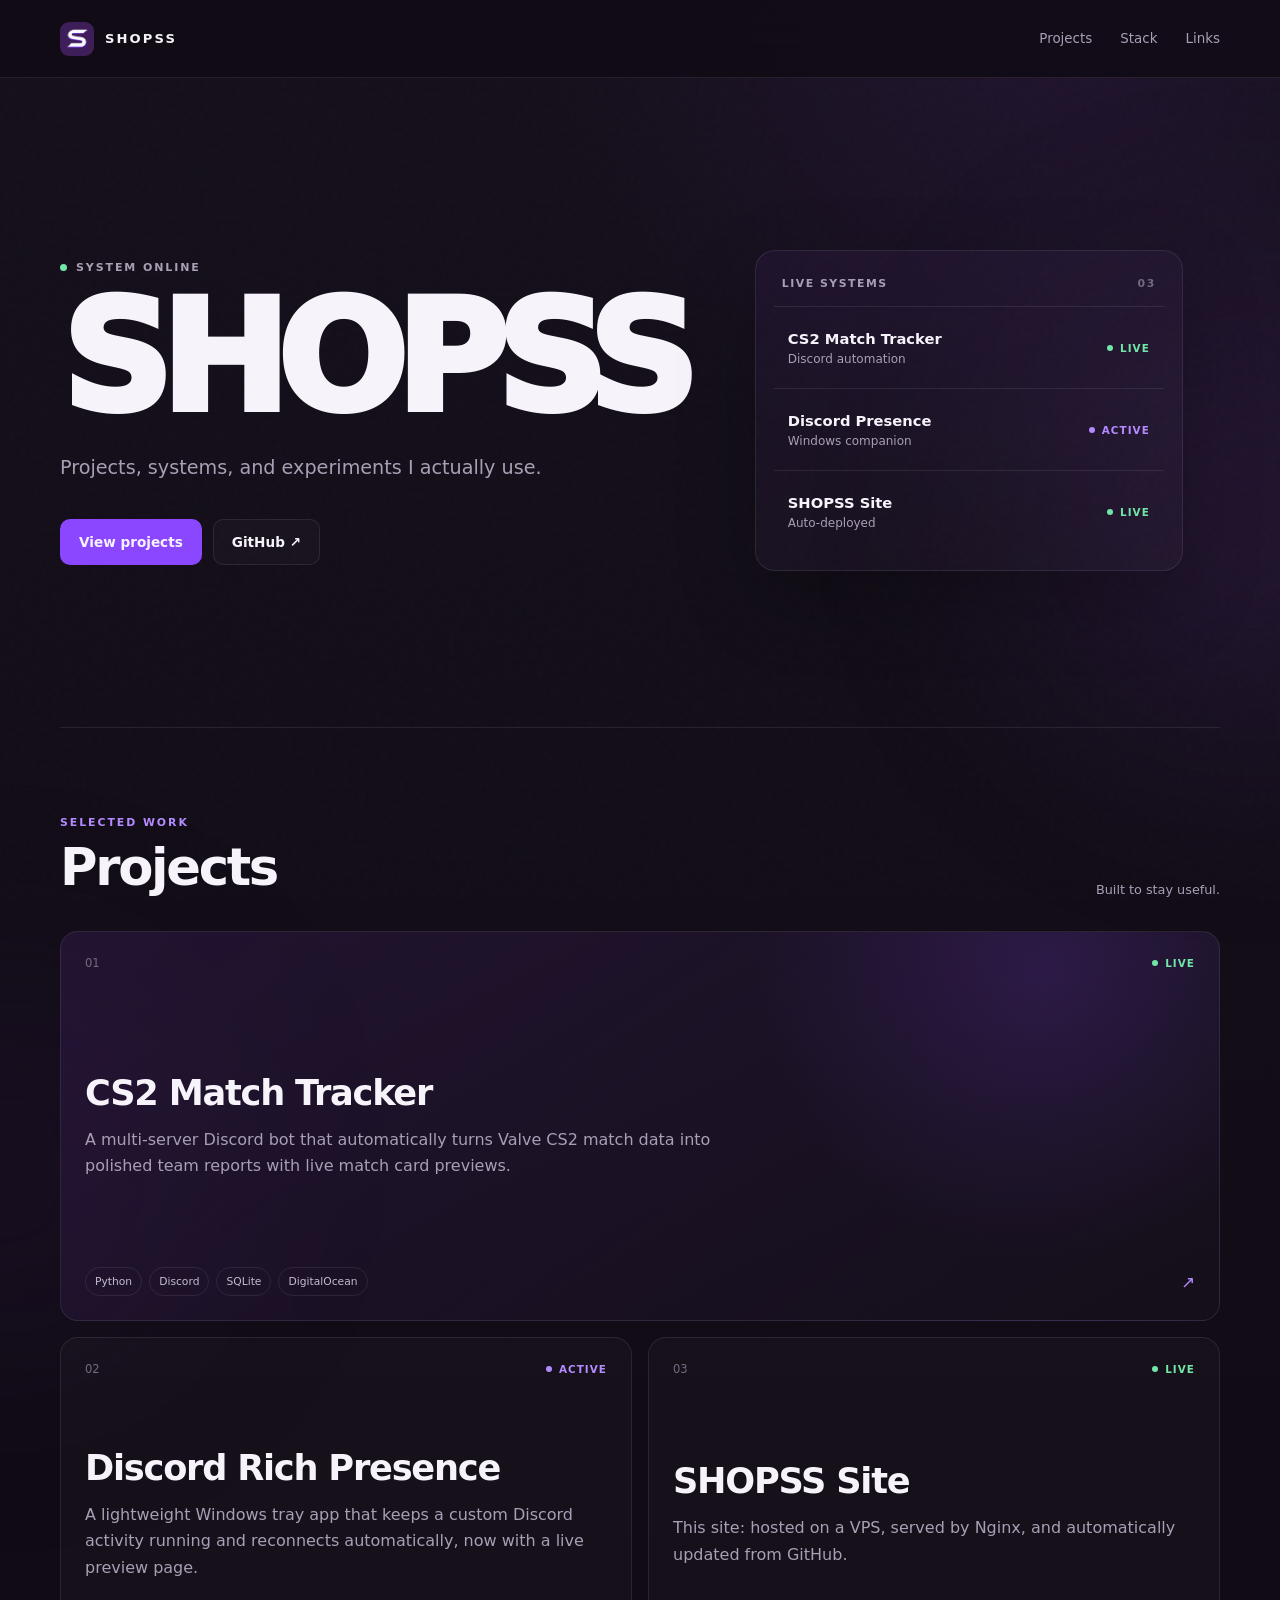
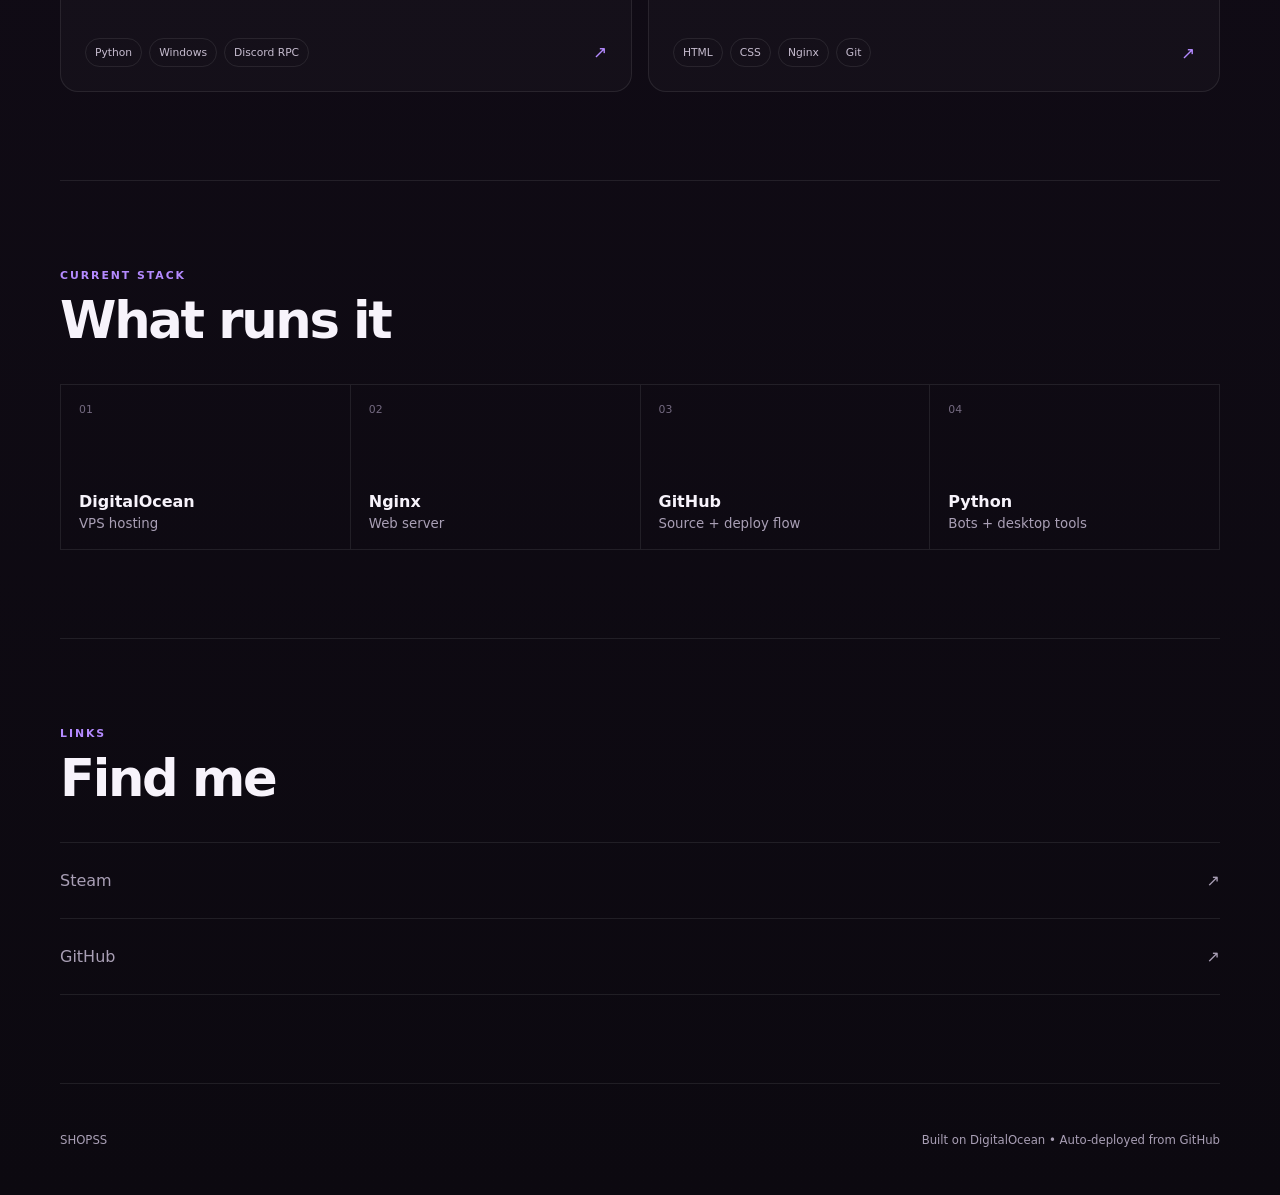
==== index.html @ 79026b33 "Add Cloudflare Web Analytics" ====
<!doctype html>
<html lang="en">
<head>
  <meta charset="utf-8">
  <meta name="viewport" content="width=device-width, initial-scale=1">
  <meta name="theme-color" content="#3C205B">
  <meta name="description" content="SHOPSS — projects, systems, and things I build.">
  <title>SHOPSS</title>
  <link rel="icon" href="assets/shopss-logo.png">
  <link rel="stylesheet" href="styles.css?v=2.2">
</head>
<body>
  <div class="noise" aria-hidden="true"></div>
  <div class="glow glow-one" aria-hidden="true"></div>
  <div class="glow glow-two" aria-hidden="true"></div>

  <header class="site-header">
    <a class="brand" href="#top">
      <img src="assets/shopss-logo.png" alt="">
      <span>SHOPSS</span>
    </a>

    <nav>
      <a href="#projects">Projects</a>
      <a href="#stack">Stack</a>
      <a href="#links">Links</a>
    </nav>
  </header>

  <main id="top">
    <section class="hero reveal">
      <div class="hero-left">
        <div class="eyebrow">
          <span class="pulse"></span>
          <span>SYSTEM ONLINE</span>
        </div>

        <h1>SHOPSS</h1>
        <p class="hero-copy">
          Projects, systems, and experiments I actually use.
        </p>

        <div class="hero-actions">
          <a class="btn primary" href="#projects">View projects</a>
          <a class="btn secondary" href="https://github.com/OP2U" target="_blank" rel="noreferrer">GitHub ↗</a>
        </div>
      </div>

      <div class="hero-panel">
        <div class="panel-top">
          <span>LIVE SYSTEMS</span>
          <span class="panel-count">03</span>
        </div>

        <div class="system-row">
          <div>
            <strong>CS2 Match Tracker</strong>
            <span>Discord automation</span>
          </div>
          <span class="status live">LIVE</span>
        </div>

        <div class="system-row">
          <div>
            <strong>Discord Presence</strong>
            <span>Windows companion</span>
          </div>
          <span class="status active">ACTIVE</span>
        </div>

        <div class="system-row">
          <div>
            <strong>SHOPSS Site</strong>
            <span>Auto-deployed</span>
          </div>
          <span class="status live">LIVE</span>
        </div>
      </div>
    </section>

    <section class="section reveal" id="projects">
      <div class="section-head">
        <div>
          <p class="kicker">SELECTED WORK</p>
          <h2>Projects</h2>
        </div>
        <span class="section-note">Built to stay useful.</span>
      </div>

      <div class="projects-grid">
        <a class="project-card featured" href="projects/cs2-match-tracker.html">
          <div class="project-meta">
            <span>01</span>
            <span class="status live">LIVE</span>
          </div>

          <div class="project-main">
            <h3>CS2 Match Tracker</h3>
            <p>
              A multi-server Discord bot that automatically turns Valve CS2 match data
              into polished team reports with live match card previews.
            </p>
          </div>

          <div class="project-footer">
            <div class="tags">
              <span>Python</span>
              <span>Discord</span>
              <span>SQLite</span>
              <span>DigitalOcean</span>
            </div>
            <span class="open-arrow">↗</span>
          </div>
        </a>

        <a class="project-card" href="projects/discord-presence.html">
          <div class="project-meta">
            <span>02</span>
            <span class="status active">ACTIVE</span>
          </div>

          <div class="project-main">
            <h3>Discord Rich Presence</h3>
            <p>
              A lightweight Windows tray app that keeps a custom Discord activity running
              and reconnects automatically, now with a live preview page.
            </p>
          </div>

          <div class="project-footer">
            <div class="tags">
              <span>Python</span>
              <span>Windows</span>
              <span>Discord RPC</span>
            </div>
            <span class="open-arrow">↗</span>
          </div>
        </a>

        <a class="project-card" href="https://github.com/OP2U/shopss-site" target="_blank" rel="noreferrer">
          <div class="project-meta">
            <span>03</span>
            <span class="status live">LIVE</span>
          </div>

          <div class="project-main">
            <h3>SHOPSS Site</h3>
            <p>
              This site: hosted on a VPS, served by Nginx, and automatically updated from GitHub.
            </p>
          </div>

          <div class="project-footer">
            <div class="tags">
              <span>HTML</span>
              <span>CSS</span>
              <span>Nginx</span>
              <span>Git</span>
            </div>
            <span class="open-arrow">↗</span>
          </div>
        </a>
      </div>
    </section>

    <section class="section reveal" id="stack">
      <div class="section-head">
        <div>
          <p class="kicker">CURRENT STACK</p>
          <h2>What runs it</h2>
        </div>
      </div>

      <div class="stack-grid">
        <div class="stack-item">
          <span>01</span>
          <strong>DigitalOcean</strong>
          <small>VPS hosting</small>
        </div>
        <div class="stack-item">
          <span>02</span>
          <strong>Nginx</strong>
          <small>Web server</small>
        </div>
        <div class="stack-item">
          <span>03</span>
          <strong>GitHub</strong>
          <small>Source + deploy flow</small>
        </div>
        <div class="stack-item">
          <span>04</span>
          <strong>Python</strong>
          <small>Bots + desktop tools</small>
        </div>
      </div>
    </section>

    <section class="section links-section reveal" id="links">
      <div class="section-head">
        <div>
          <p class="kicker">LINKS</p>
          <h2>Find me</h2>
        </div>
      </div>

      <div class="link-list">
        <a href="https://steamcommunity.com/id/Shopss" target="_blank" rel="noreferrer">
          <span>Steam</span>
          <span>↗</span>
        </a>
        <a href="https://github.com/OP2U" target="_blank" rel="noreferrer">
          <span>GitHub</span>
          <span>↗</span>
        </a>
      </div>
    </section>
  </main>

  <footer>
    <span>SHOPSS</span>
    <span>Built on DigitalOcean • Auto-deployed from GitHub</span>
  </footer>

  <script>
    const observer = new IntersectionObserver((entries) => {
      for (const entry of entries) {
        if (entry.isIntersecting) entry.target.classList.add('visible');
      }
    }, { threshold: 0.12 });

    document.querySelectorAll('.reveal').forEach((el) => observer.observe(el));
  </script>
  <!-- Cloudflare Web Analytics --><script type='module' src='https://static.cloudflareinsights.com/beacon.min.js' data-cf-beacon='{"token": "be7c877c55914dae92224637ea826878"}'></script><!-- End Cloudflare Web Analytics -->
</body>
</html>
---- styles.css ----
:root {
  --bg: #100b15;
  --bg-2: #15101b;
  --purple: #3C205B;
  --purple-2: #6f39a5;
  --accent: #8b47ff;
  --accent-soft: #b48aff;
  --text: #f7f3fb;
  --muted: #a99fb5;
  --muted-2: #746a80;
  --border: rgba(255,255,255,.085);
  --border-hi: rgba(180,138,255,.30);
  --panel: rgba(255,255,255,.025);
  --green: #72e6a8;
}

* { box-sizing: border-box; }
html { scroll-behavior: smooth; }

body {
  margin: 0;
  color: var(--text);
  background:
    radial-gradient(circle at 82% 0%, rgba(60,32,91,.32), transparent 32rem),
    linear-gradient(180deg, var(--bg-2) 0%, var(--bg) 55%, #0c0910 100%);
  font-family: Inter, ui-sans-serif, system-ui, -apple-system, BlinkMacSystemFont, "Segoe UI", sans-serif;
  -webkit-font-smoothing: antialiased;
  overflow-x: hidden;
}

a { color: inherit; text-decoration: none; }

.noise {
  position: fixed;
  inset: 0;
  pointer-events: none;
  opacity: .025;
  z-index: -1;
  background-image: url("data:image/svg+xml,%3Csvg viewBox='0 0 180 180' xmlns='http://www.w3.org/2000/svg'%3E%3Cfilter id='n'%3E%3CfeTurbulence type='fractalNoise' baseFrequency='.9' numOctaves='2' stitchTiles='stitch'/%3E%3C/filter%3E%3Crect width='100%25' height='100%25' filter='url(%23n)' opacity='.7'/%3E%3C/svg%3E");
}

.glow {
  position: fixed;
  border-radius: 999px;
  filter: blur(110px);
  pointer-events: none;
  z-index: -2;
}

.glow-one {
  width: 28rem;
  height: 28rem;
  top: 18rem;
  right: -12rem;
  background: rgba(111,57,165,.16);
}

.glow-two {
  width: 22rem;
  height: 22rem;
  left: -11rem;
  top: 62rem;
  background: rgba(60,32,91,.18);
}

main, footer {
  width: min(1160px, calc(100% - 40px));
  margin-inline: auto;
}

.site-header {
  position: sticky;
  top: 0;
  z-index: 50;
  width: 100%;
  height: 78px;
  margin: 0;
  padding-inline: max(20px, calc((100vw - 1160px) / 2));
  display: flex;
  align-items: center;
  justify-content: space-between;
  background: rgba(16,11,21,.84);
  backdrop-filter: blur(18px);
  -webkit-backdrop-filter: blur(18px);
  border-bottom: 1px solid var(--border);
}

.brand {
  display: flex;
  align-items: center;
  gap: 11px;
  font-size: .82rem;
  font-weight: 900;
  letter-spacing: .16em;
}

.brand img {
  width: 34px;
  height: 34px;
  border-radius: 9px;
}

nav {
  display: flex;
  gap: 28px;
}

nav a {
  color: var(--muted);
  font-size: .84rem;
  transition: color .15s ease;
}

nav a:hover { color: var(--text); }

.hero {
  min-height: 650px;
  display: grid;
  grid-template-columns: 1.08fr .92fr;
  align-items: center;
  gap: 70px;
  padding: 92px 0 76px;
  border-bottom: 1px solid var(--border);
}

.eyebrow {
  display: inline-flex;
  align-items: center;
  gap: 9px;
  color: var(--muted);
  font-size: .69rem;
  font-weight: 800;
  letter-spacing: .17em;
}

.pulse {
  width: 7px;
  height: 7px;
  border-radius: 50%;
  background: var(--green);
  box-shadow: 0 0 0 0 rgba(114,230,168,.45);
  animation: pulse 2.1s infinite;
}

@keyframes pulse {
  0% { box-shadow: 0 0 0 0 rgba(114,230,168,.38); }
  70% { box-shadow: 0 0 0 9px rgba(114,230,168,0); }
  100% { box-shadow: 0 0 0 0 rgba(114,230,168,0); }
}

.hero h1 {
  margin: 18px 0 0;
  font-size: clamp(5rem, 12vw, 9.6rem);
  line-height: .86;
  letter-spacing: -.078em;
  font-weight: 950;
}

.hero-copy {
  margin: 28px 0 0;
  max-width: 540px;
  color: var(--muted);
  font-size: clamp(1rem, 2vw, 1.2rem);
  line-height: 1.6;
}

.hero-actions {
  display: flex;
  flex-wrap: wrap;
  gap: 11px;
  margin-top: 36px;
}

.btn {
  min-height: 46px;
  padding: 0 18px;
  display: inline-flex;
  align-items: center;
  justify-content: center;
  border-radius: 10px;
  font-size: .85rem;
  font-weight: 800;
  border: 1px solid var(--border);
  transition: transform .15s ease, background .15s ease, border-color .15s ease;
}

.btn:hover { transform: translateY(-1px); }
.btn.primary { background: var(--accent); border-color: transparent; }
.btn.secondary { background: rgba(255,255,255,.025); }

.hero-panel {
  border: 1px solid var(--border);
  background: linear-gradient(145deg, rgba(60,32,91,.22), rgba(255,255,255,.018));
  border-radius: 20px;
  padding: 18px;
  box-shadow: 0 28px 80px rgba(0,0,0,.22);
}

.panel-top {
  display: flex;
  justify-content: space-between;
  padding: 8px 8px 16px;
  color: var(--muted);
  font-size: .68rem;
  font-weight: 800;
  letter-spacing: .14em;
}

.panel-count { color: var(--muted-2); }

.system-row {
  display: flex;
  justify-content: space-between;
  align-items: center;
  gap: 20px;
  min-height: 82px;
  padding: 0 14px;
  border-top: 1px solid var(--border);
}

.system-row div {
  display: grid;
  gap: 5px;
}

.system-row strong { font-size: .92rem; }
.system-row span:not(.status) { color: var(--muted); font-size: .75rem; }

.status {
  display: inline-flex;
  align-items: center;
  gap: 7px;
  font-size: .65rem;
  font-weight: 900;
  letter-spacing: .1em;
}

.status::before {
  content: "";
  width: 6px;
  height: 6px;
  border-radius: 999px;
  background: currentColor;
}

.status.live { color: var(--green); }
.status.active { color: var(--accent-soft); }

.section {
  padding: 88px 0;
  border-bottom: 1px solid var(--border);
}

.section-head {
  display: flex;
  align-items: flex-end;
  justify-content: space-between;
  gap: 28px;
  margin-bottom: 34px;
}

.kicker {
  margin: 0 0 8px;
  color: var(--accent-soft);
  font-size: .68rem;
  font-weight: 900;
  letter-spacing: .18em;
}

.section h2 {
  margin: 0;
  font-size: clamp(2.1rem, 4vw, 3.2rem);
  letter-spacing: -.045em;
}

.section-note {
  color: var(--muted);
  font-size: .8rem;
}

.projects-grid {
  display: grid;
  grid-template-columns: repeat(2, minmax(0,1fr));
  gap: 16px;
}

.project-card {
  min-height: 355px;
  padding: 24px;
  display: flex;
  flex-direction: column;
  justify-content: space-between;
  border: 1px solid var(--border);
  border-radius: 18px;
  background: var(--panel);
  transition: transform .18s ease, border-color .18s ease, background .18s ease;
}

.project-card.featured {
  grid-column: span 2;
  min-height: 390px;
  background:
    radial-gradient(circle at 85% 10%, rgba(139,71,255,.16), transparent 18rem),
    linear-gradient(145deg, rgba(60,32,91,.38), rgba(255,255,255,.015));
}

.project-card:hover {
  transform: translateY(-3px);
  border-color: var(--border-hi);
  background-color: rgba(255,255,255,.04);
}

.project-meta, .project-footer {
  display: flex;
  align-items: center;
  justify-content: space-between;
  gap: 16px;
}

.project-meta > span:first-child {
  color: var(--muted-2);
  font-size: .72rem;
}

.project-main {
  max-width: 690px;
  margin: 54px 0 40px;
}

.project-main h3 {
  margin: 0 0 14px;
  font-size: clamp(1.5rem, 3vw, 2.2rem);
  letter-spacing: -.035em;
}

.project-main p {
  margin: 0;
  color: var(--muted);
  line-height: 1.65;
}

.tags {
  display: flex;
  flex-wrap: wrap;
  gap: 7px;
}

.tags span {
  padding: 7px 9px;
  border: 1px solid var(--border);
  border-radius: 999px;
  color: #c6bccf;
  font-size: .67rem;
}

.open-arrow {
  color: var(--accent-soft);
  font-size: 1.05rem;
}

.stack-grid {
  display: grid;
  grid-template-columns: repeat(4,1fr);
  border-top: 1px solid var(--border);
  border-left: 1px solid var(--border);
}

.stack-item {
  min-height: 165px;
  padding: 18px;
  display: flex;
  flex-direction: column;
  border-right: 1px solid var(--border);
  border-bottom: 1px solid var(--border);
}

.stack-item > span {
  color: var(--muted-2);
  font-size: .68rem;
}

.stack-item strong {
  margin-top: auto;
  font-size: 1rem;
}

.stack-item small {
  margin-top: 5px;
  color: var(--muted);
}

.links-section { border-bottom: 0; }
.link-list { border-top: 1px solid var(--border); }

.link-list a {
  min-height: 76px;
  display: flex;
  align-items: center;
  justify-content: space-between;
  border-bottom: 1px solid var(--border);
  color: var(--muted);
  transition: padding .15s ease, color .15s ease;
}

.link-list a:hover {
  padding-left: 6px;
  color: var(--text);
}

footer {
  min-height: 112px;
  display: flex;
  align-items: center;
  justify-content: space-between;
  gap: 20px;
  border-top: 1px solid var(--border);
  color: var(--muted);
  font-size: .73rem;
}

.reveal {
  opacity: 0;
  transform: translateY(14px);
  transition: opacity .55s ease, transform .55s ease;
}

.reveal.visible {
  opacity: 1;
  transform: translateY(0);
}

.preview-card {
  padding: 14px;
  border-radius: 18px;
  border: 1px solid var(--border);
  background: rgba(255,255,255,.02);
  box-shadow: 0 18px 48px rgba(0,0,0,.18);
}

.preview-card img {
  width: 100%;
  display: block;
  border-radius: 14px;
  border: 1px solid rgba(255,255,255,.05);
}

.preview-card small {
  display: block;
  margin-top: 10px;
  color: var(--muted);
  font-size: .76rem;
}

@media (prefers-reduced-motion: reduce) {
  *, *::before, *::after {
    scroll-behavior: auto !important;
    animation: none !important;
    transition: none !important;
  }
  .reveal { opacity: 1; transform: none; }
}

@media (max-width: 820px) {
  .hero {
    grid-template-columns: 1fr;
    min-height: 0;
  }
  .hero-panel { max-width: 620px; }
  .project-card.featured { grid-column: span 1; }
  .projects-grid { grid-template-columns: 1fr; }
  .stack-grid { grid-template-columns: repeat(2,1fr); }
}

@media (max-width: 520px) {
  main, footer {
    width: min(100% - 26px, 1160px);
  }

  .site-header {
    padding-inline: 13px;
  }

  .brand span { display: none; }
  nav { gap: 15px; }
  nav a { font-size: .76rem; }

  .hero { padding: 72px 0 64px; gap: 48px; }
  .hero h1 { font-size: clamp(4rem, 22vw, 6.4rem); }

  .section { padding: 68px 0; }
  .section-note { display: none; }
  .project-card, .project-card.featured { min-height: 330px; }
  .stack-grid { grid-template-columns: 1fr; }

  footer {
    min-height: 0;
    padding: 30px 0;
    flex-wrap: wrap;
  }
}
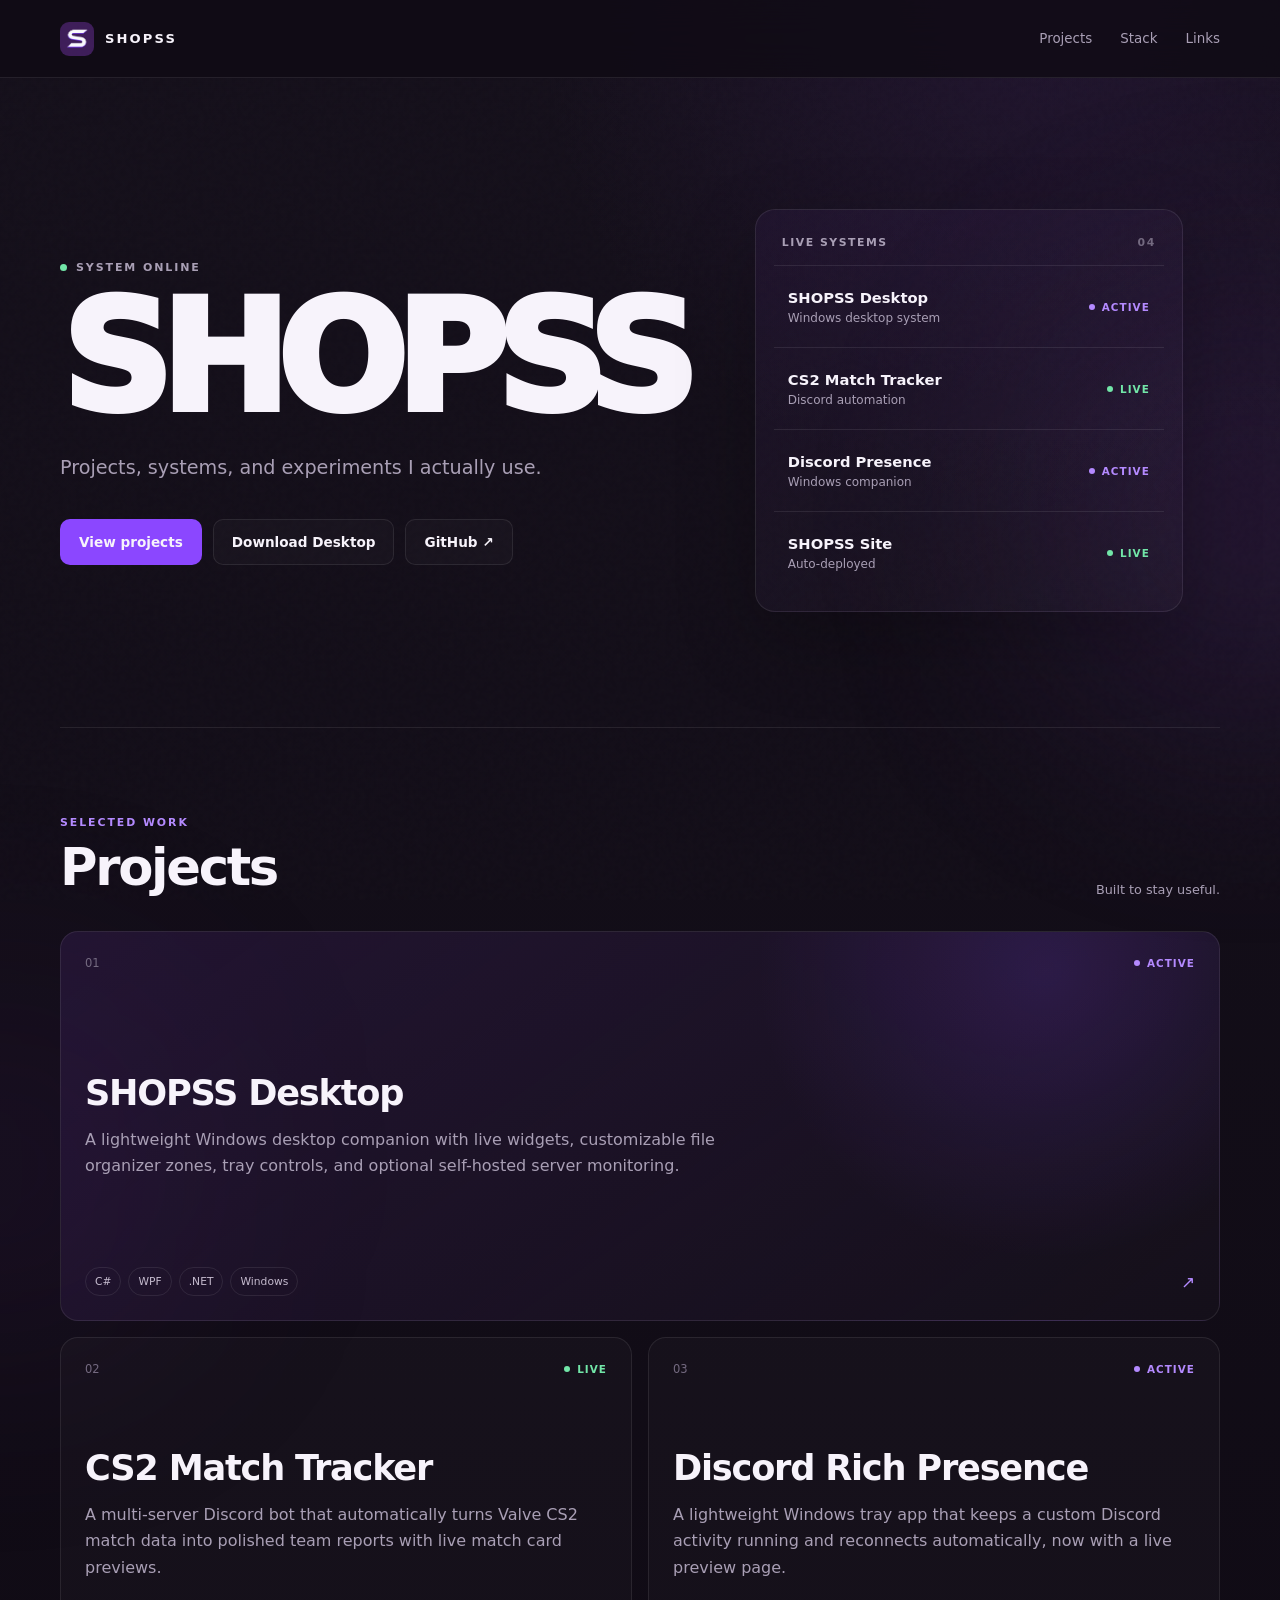
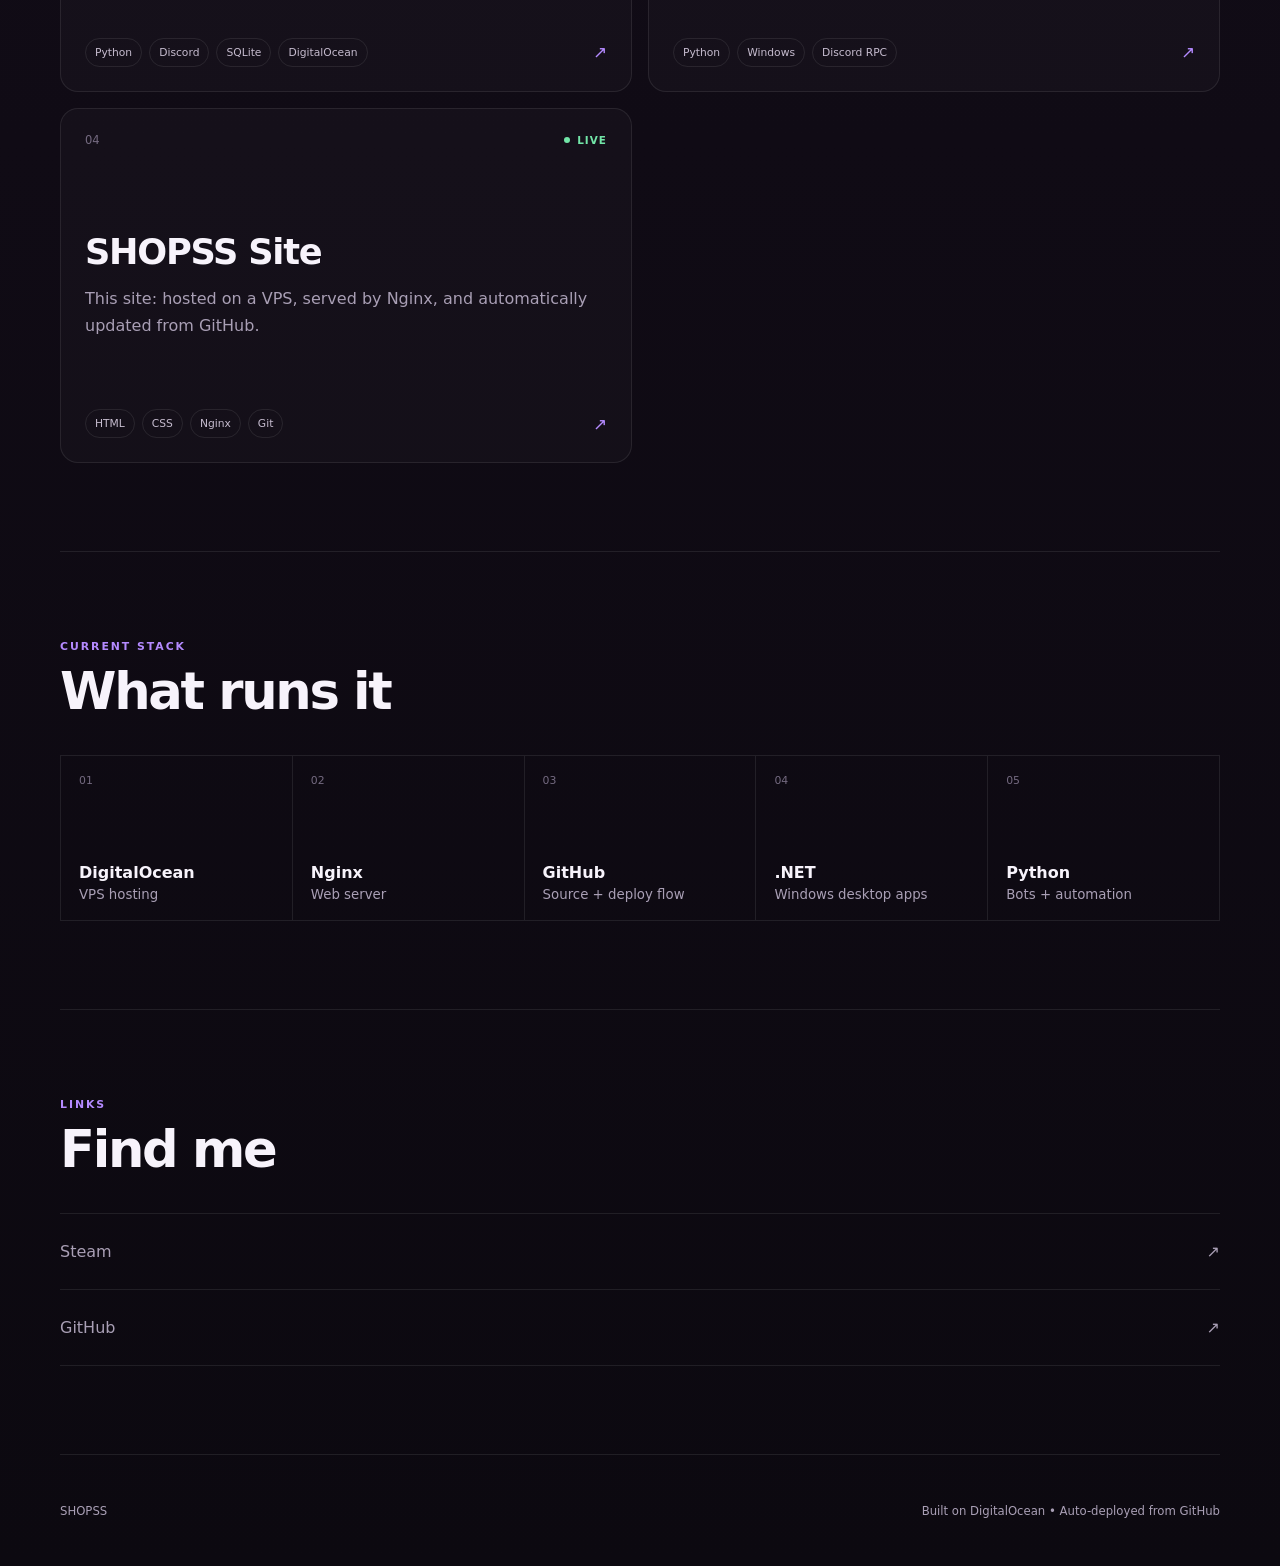
==== commit 58a8c4a4: "Add SHOPSS Desktop project and download" ====
--- a/index.html
+++ b/index.html
@@ -7,7 +7,7 @@
   <meta name="description" content="SHOPSS — projects, systems, and things I build.">
   <title>SHOPSS</title>
   <link rel="icon" href="assets/shopss-logo.png">
-  <link rel="stylesheet" href="styles.css?v=2.2">
+  <link rel="stylesheet" href="styles.css?v=2.6">
 </head>
 <body>
   <div class="noise" aria-hidden="true"></div>
@@ -42,6 +42,7 @@
 
         <div class="hero-actions">
           <a class="btn primary" href="#projects">View projects</a>
+          <a class="btn secondary" href="https://github.com/OP2U/shopss-desktop/releases/download/v1.0.0/SHOPSS-Desktop-Setup-v1.0.0.exe">Download Desktop</a>
           <a class="btn secondary" href="https://github.com/OP2U" target="_blank" rel="noreferrer">GitHub ↗</a>
         </div>
       </div>
@@ -49,7 +50,15 @@
       <div class="hero-panel">
         <div class="panel-top">
           <span>LIVE SYSTEMS</span>
-          <span class="panel-count">03</span>
+          <span class="panel-count">04</span>
+        </div>
+
+        <div class="system-row">
+          <div>
+            <strong>SHOPSS Desktop</strong>
+            <span>Windows desktop system</span>
+          </div>
+          <span class="status active">ACTIVE</span>
         </div>
 
         <div class="system-row">
@@ -88,9 +97,34 @@
       </div>
 
       <div class="projects-grid">
-        <a class="project-card featured" href="projects/cs2-match-tracker.html">
+        <a class="project-card featured" href="projects/shopss-desktop.html">
           <div class="project-meta">
             <span>01</span>
+            <span class="status active">ACTIVE</span>
+          </div>
+
+          <div class="project-main">
+            <h3>SHOPSS Desktop</h3>
+            <p>
+              A lightweight Windows desktop companion with live widgets, customizable
+              file organizer zones, tray controls, and optional self-hosted server monitoring.
+            </p>
+          </div>
+
+          <div class="project-footer">
+            <div class="tags">
+              <span>C#</span>
+              <span>WPF</span>
+              <span>.NET</span>
+              <span>Windows</span>
+            </div>
+            <span class="open-arrow">↗</span>
+          </div>
+        </a>
+
+        <a class="project-card" href="projects/cs2-match-tracker.html">
+          <div class="project-meta">
+            <span>02</span>
             <span class="status live">LIVE</span>
           </div>
 
@@ -115,7 +149,7 @@
 
         <a class="project-card" href="projects/discord-presence.html">
           <div class="project-meta">
-            <span>02</span>
+            <span>03</span>
             <span class="status active">ACTIVE</span>
           </div>
 
@@ -139,7 +173,7 @@
 
         <a class="project-card" href="https://github.com/OP2U/shopss-site" target="_blank" rel="noreferrer">
           <div class="project-meta">
-            <span>03</span>
+            <span>04</span>
             <span class="status live">LIVE</span>
           </div>
 
@@ -189,8 +223,13 @@
         </div>
         <div class="stack-item">
           <span>04</span>
+          <strong>.NET</strong>
+          <small>Windows desktop apps</small>
+        </div>
+        <div class="stack-item">
+          <span>05</span>
           <strong>Python</strong>
-          <small>Bots + desktop tools</small>
+          <small>Bots + automation</small>
         </div>
       </div>
     </section>
--- a/styles.css
+++ b/styles.css
@@ -360,7 +360,7 @@
 
 .stack-grid {
   display: grid;
-  grid-template-columns: repeat(4,1fr);
+  grid-template-columns: repeat(5,1fr);
   border-top: 1px solid var(--border);
   border-left: 1px solid var(--border);
 }
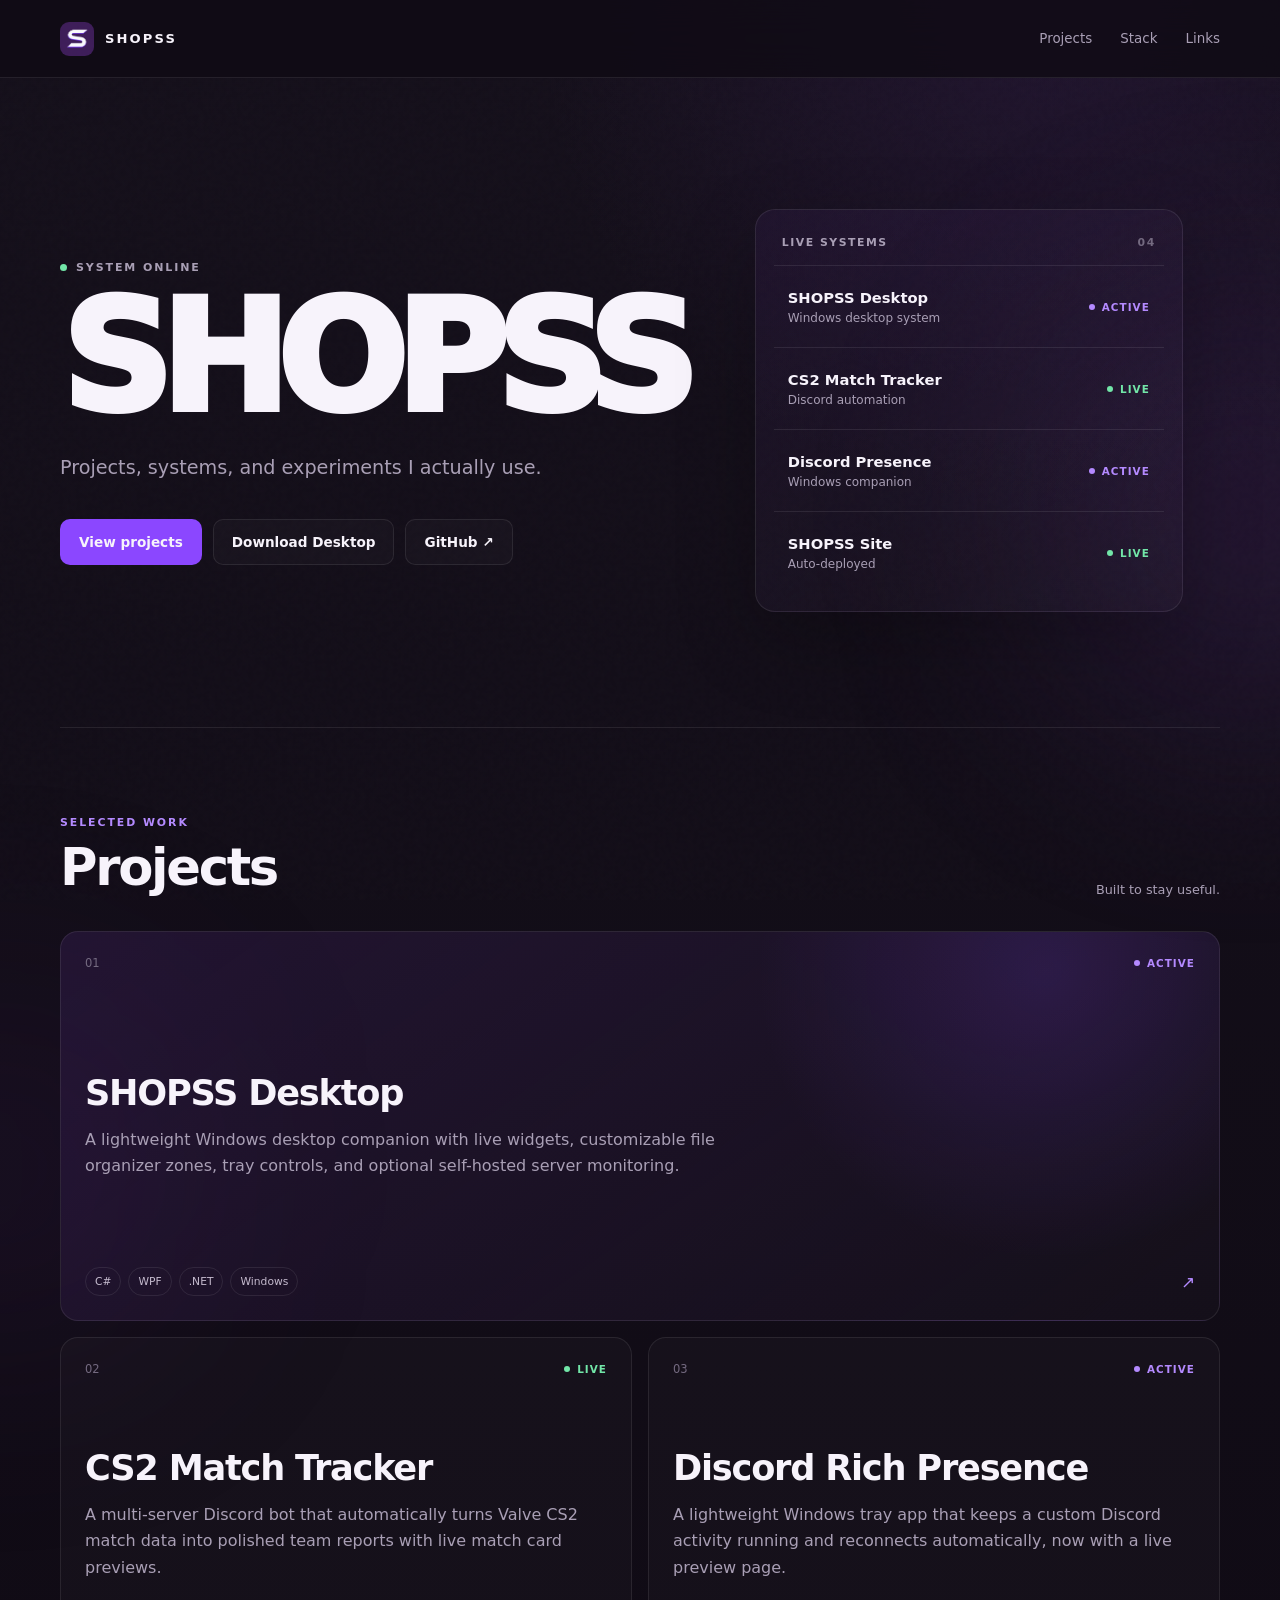
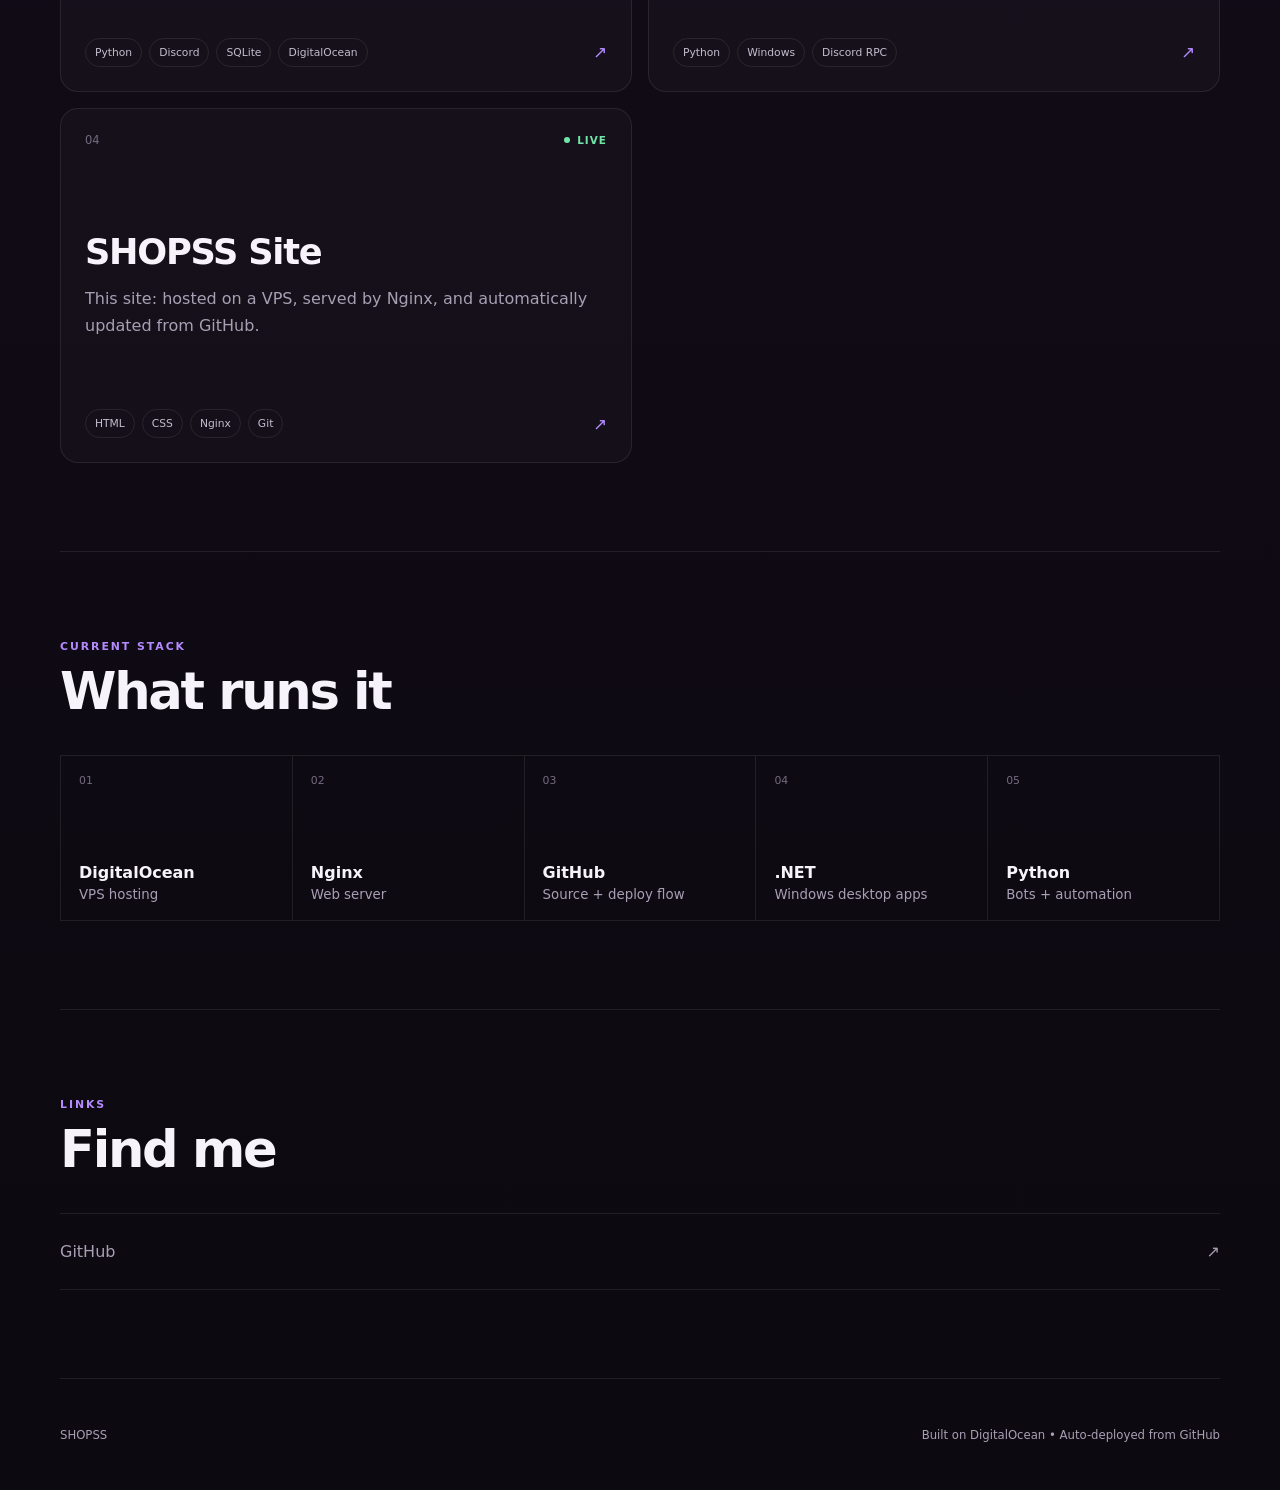
==== commit c9c0e6ed: "Update SHOPSS Desktop preview and remove Steam link" ====
--- a/index.html
+++ b/index.html
@@ -243,10 +243,6 @@
       </div>
 
       <div class="link-list">
-        <a href="https://steamcommunity.com/id/Shopss" target="_blank" rel="noreferrer">
-          <span>Steam</span>
-          <span>↗</span>
-        </a>
         <a href="https://github.com/OP2U" target="_blank" rel="noreferrer">
           <span>GitHub</span>
           <span>↗</span>
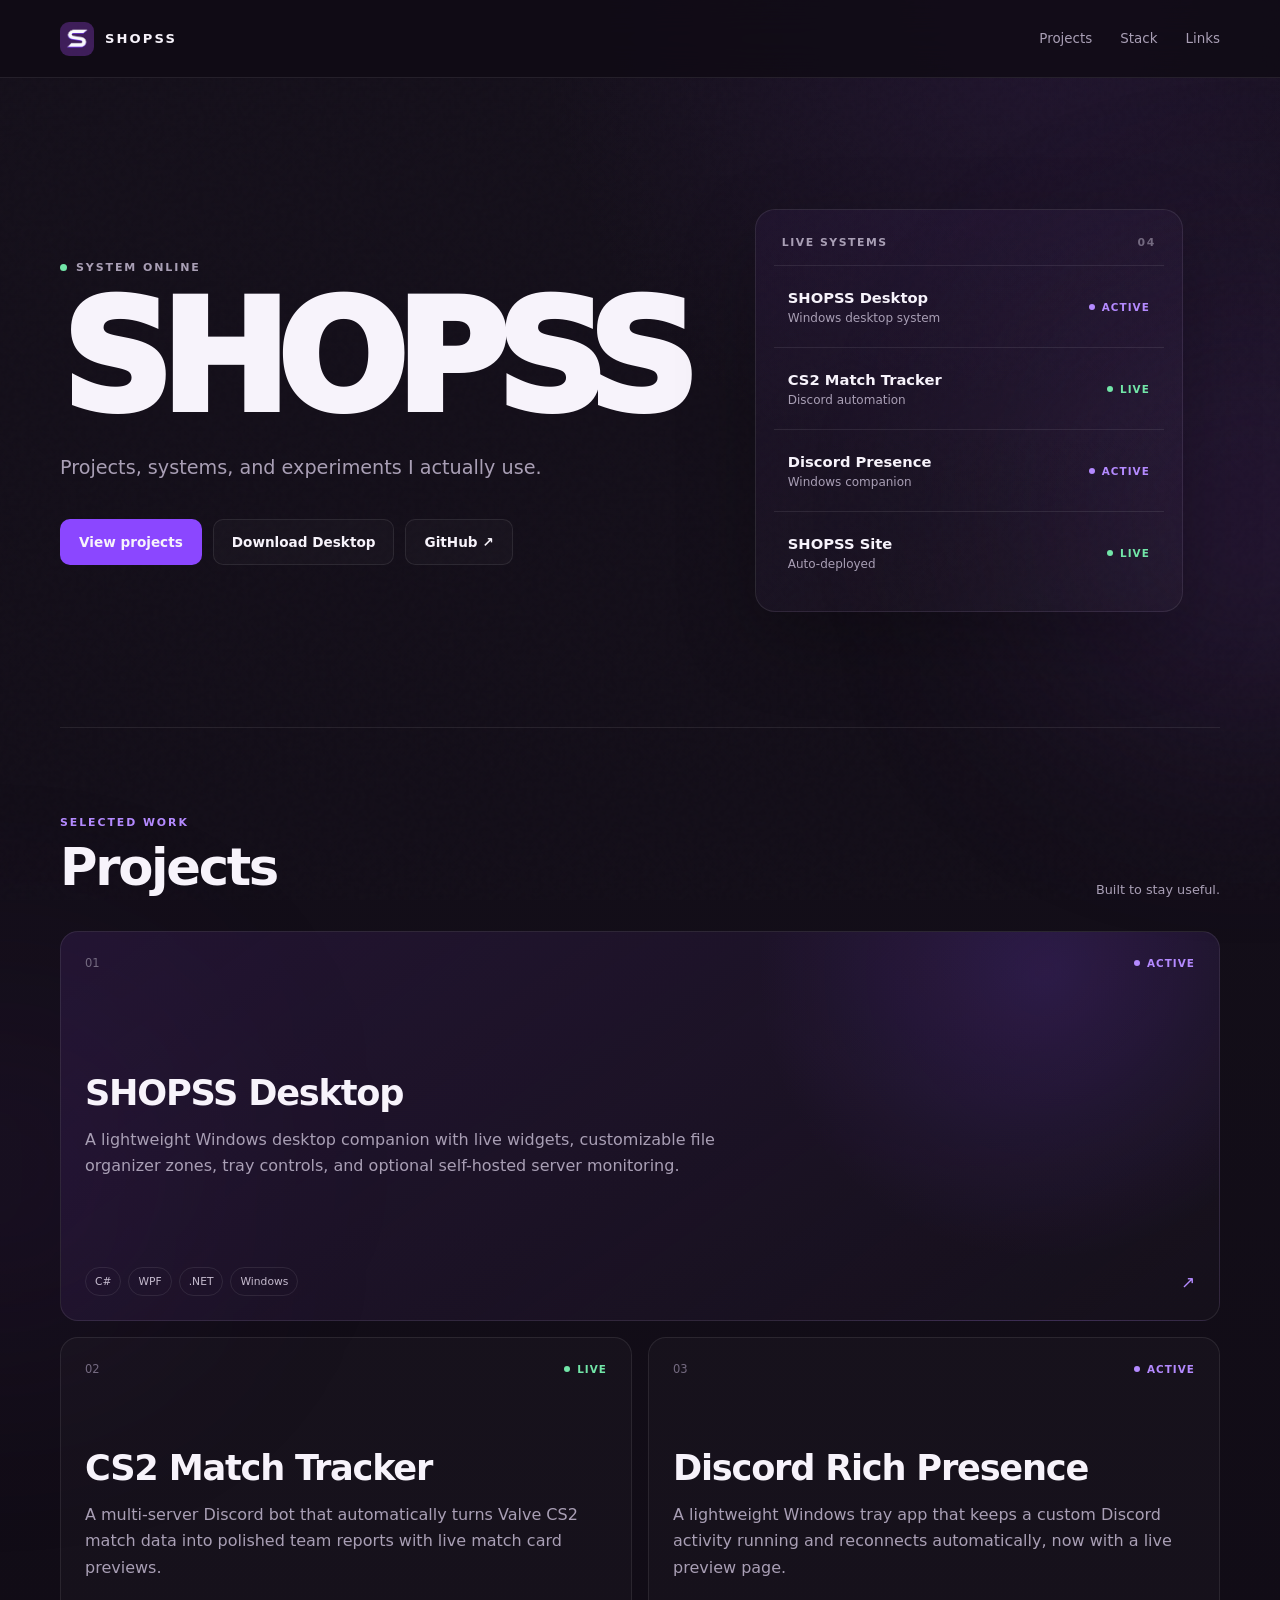
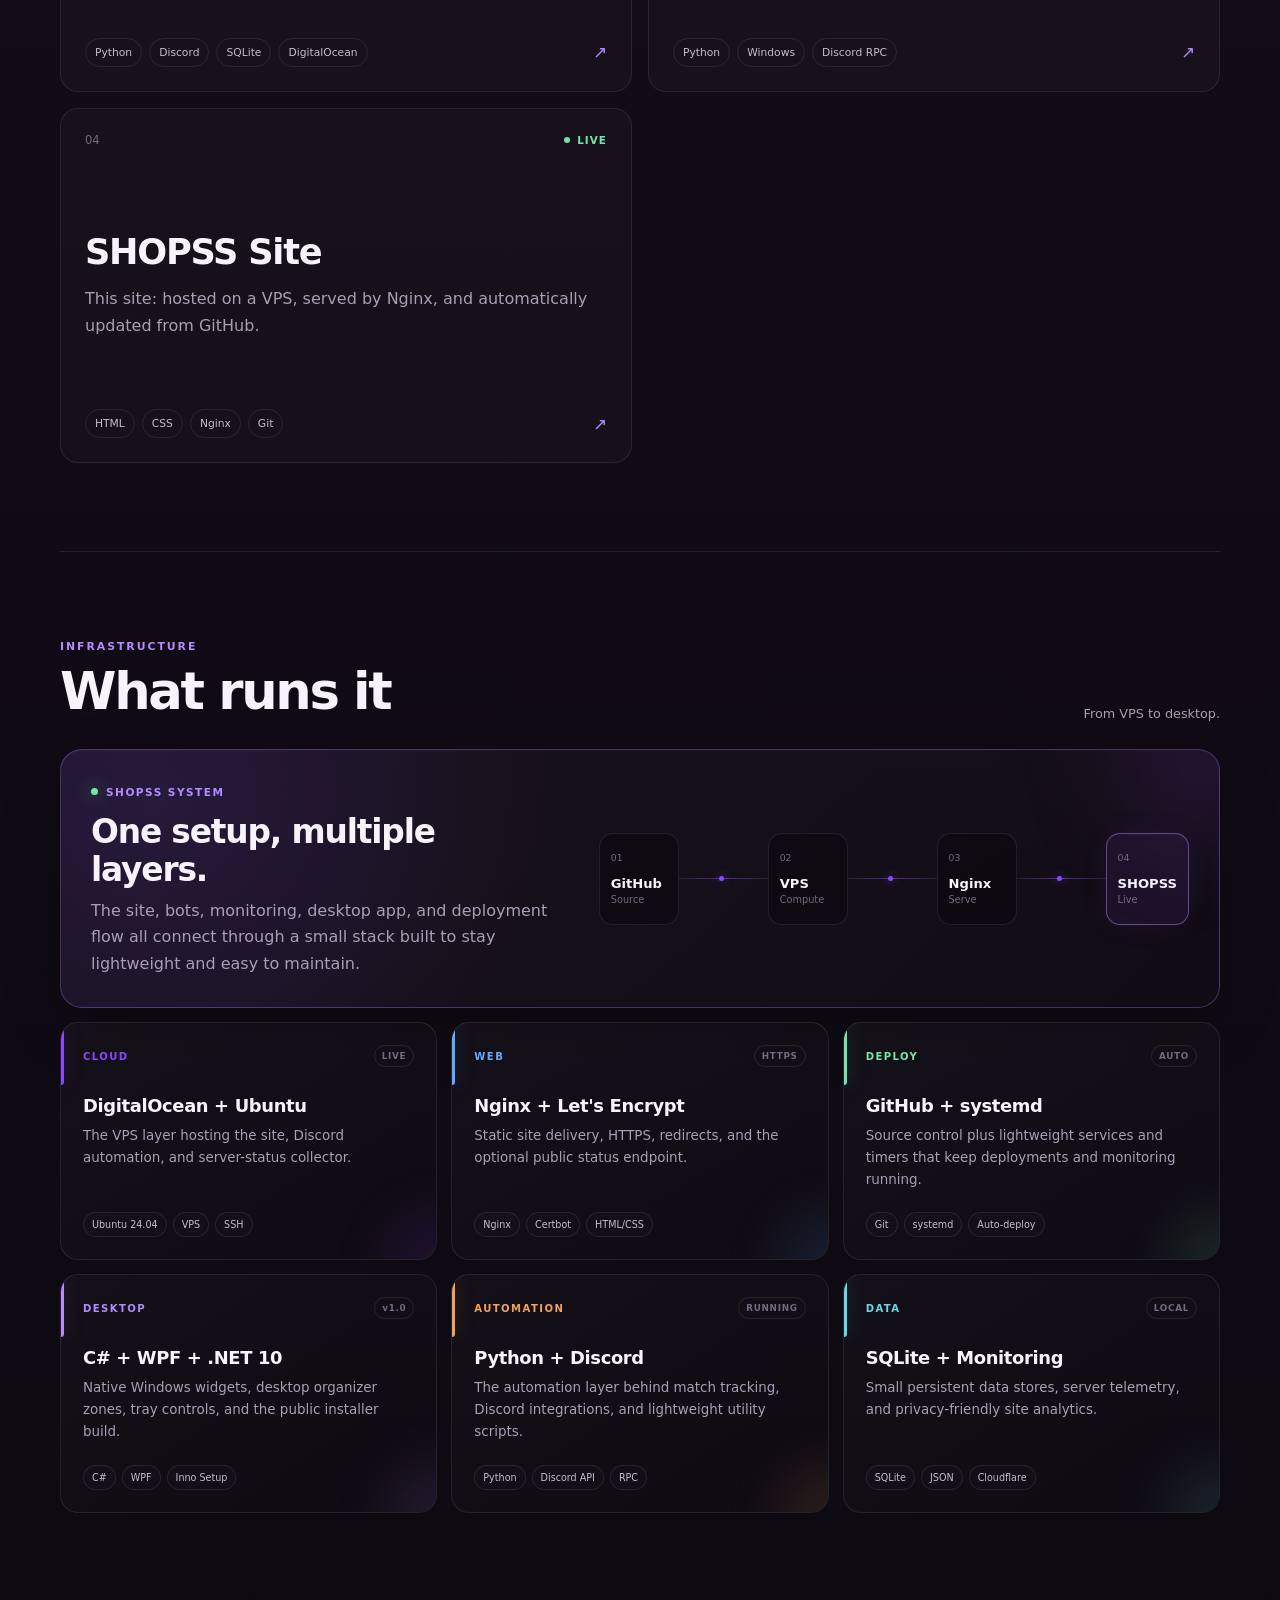
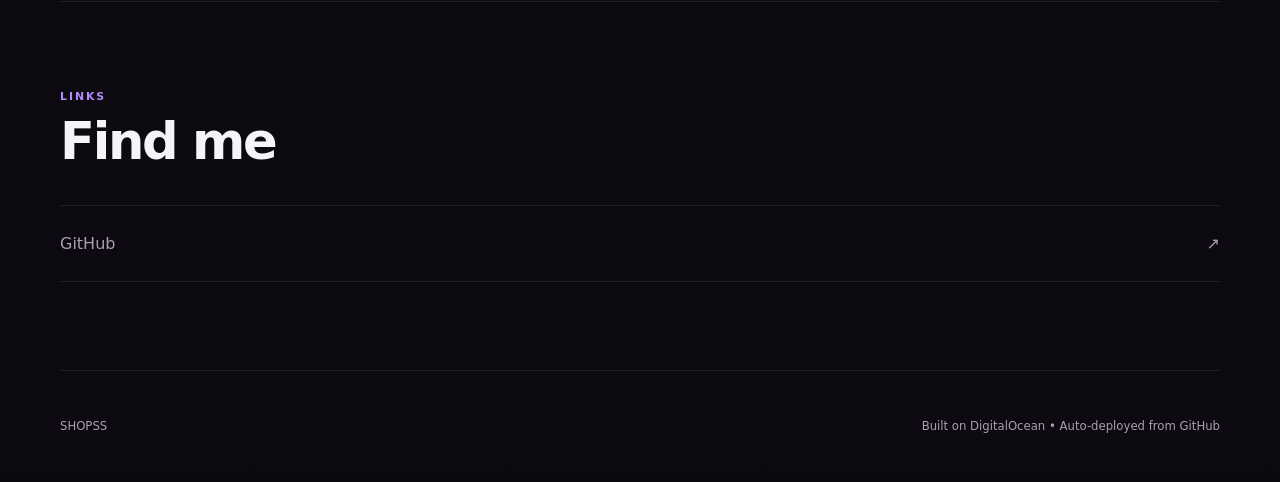
==== commit bce5bba9: "Redesign infrastructure stack section" ====
--- a/index.html
+++ b/index.html
@@ -7,7 +7,7 @@
   <meta name="description" content="SHOPSS — projects, systems, and things I build.">
   <title>SHOPSS</title>
   <link rel="icon" href="assets/shopss-logo.png">
-  <link rel="stylesheet" href="styles.css?v=2.6">
+  <link rel="stylesheet" href="styles.css?v=2.8">
 </head>
 <body>
   <div class="noise" aria-hidden="true"></div>
@@ -197,40 +197,136 @@
       </div>
     </section>
 
-    <section class="section reveal" id="stack">
-      <div class="section-head">
+    <section class="section reveal stack-section" id="stack">
+      <div class="section-head stack-head">
         <div>
-          <p class="kicker">CURRENT STACK</p>
+          <p class="kicker">INFRASTRUCTURE</p>
           <h2>What runs it</h2>
         </div>
-      </div>
-
-      <div class="stack-grid">
-        <div class="stack-item">
-          <span>01</span>
-          <strong>DigitalOcean</strong>
-          <small>VPS hosting</small>
-        </div>
-        <div class="stack-item">
-          <span>02</span>
-          <strong>Nginx</strong>
-          <small>Web server</small>
-        </div>
-        <div class="stack-item">
-          <span>03</span>
-          <strong>GitHub</strong>
-          <small>Source + deploy flow</small>
-        </div>
-        <div class="stack-item">
-          <span>04</span>
-          <strong>.NET</strong>
-          <small>Windows desktop apps</small>
-        </div>
-        <div class="stack-item">
-          <span>05</span>
-          <strong>Python</strong>
-          <small>Bots + automation</small>
-        </div>
+        <span class="section-note">From VPS to desktop.</span>
+      </div>
+
+      <div class="stack-overview">
+        <div class="stack-overview-copy">
+          <span class="stack-live"><i></i> SHOPSS SYSTEM</span>
+          <h3>One setup, multiple layers.</h3>
+          <p>
+            The site, bots, monitoring, desktop app, and deployment flow all connect through
+            a small stack built to stay lightweight and easy to maintain.
+          </p>
+        </div>
+
+        <div class="stack-route" aria-label="SHOPSS infrastructure flow">
+          <div class="route-node">
+            <span>01</span>
+            <strong>GitHub</strong>
+            <small>Source</small>
+          </div>
+          <div class="route-line"><b></b></div>
+          <div class="route-node">
+            <span>02</span>
+            <strong>VPS</strong>
+            <small>Compute</small>
+          </div>
+          <div class="route-line"><b></b></div>
+          <div class="route-node">
+            <span>03</span>
+            <strong>Nginx</strong>
+            <small>Serve</small>
+          </div>
+          <div class="route-line"><b></b></div>
+          <div class="route-node active">
+            <span>04</span>
+            <strong>SHOPSS</strong>
+            <small>Live</small>
+          </div>
+        </div>
+      </div>
+
+      <div class="stack-system-grid">
+        <article class="stack-card accent-purple">
+          <div class="stack-card-top">
+            <span class="stack-code">CLOUD</span>
+            <span class="stack-state">LIVE</span>
+          </div>
+          <h3>DigitalOcean + Ubuntu</h3>
+          <p>The VPS layer hosting the site, Discord automation, and server-status collector.</p>
+          <div class="stack-tags">
+            <span>Ubuntu 24.04</span>
+            <span>VPS</span>
+            <span>SSH</span>
+          </div>
+        </article>
+
+        <article class="stack-card accent-blue">
+          <div class="stack-card-top">
+            <span class="stack-code">WEB</span>
+            <span class="stack-state">HTTPS</span>
+          </div>
+          <h3>Nginx + Let's Encrypt</h3>
+          <p>Static site delivery, HTTPS, redirects, and the optional public status endpoint.</p>
+          <div class="stack-tags">
+            <span>Nginx</span>
+            <span>Certbot</span>
+            <span>HTML/CSS</span>
+          </div>
+        </article>
+
+        <article class="stack-card accent-green">
+          <div class="stack-card-top">
+            <span class="stack-code">DEPLOY</span>
+            <span class="stack-state">AUTO</span>
+          </div>
+          <h3>GitHub + systemd</h3>
+          <p>Source control plus lightweight services and timers that keep deployments and monitoring running.</p>
+          <div class="stack-tags">
+            <span>Git</span>
+            <span>systemd</span>
+            <span>Auto-deploy</span>
+          </div>
+        </article>
+
+        <article class="stack-card accent-violet">
+          <div class="stack-card-top">
+            <span class="stack-code">DESKTOP</span>
+            <span class="stack-state">v1.0</span>
+          </div>
+          <h3>C# + WPF + .NET 10</h3>
+          <p>Native Windows widgets, desktop organizer zones, tray controls, and the public installer build.</p>
+          <div class="stack-tags">
+            <span>C#</span>
+            <span>WPF</span>
+            <span>Inno Setup</span>
+          </div>
+        </article>
+
+        <article class="stack-card accent-orange">
+          <div class="stack-card-top">
+            <span class="stack-code">AUTOMATION</span>
+            <span class="stack-state">RUNNING</span>
+          </div>
+          <h3>Python + Discord</h3>
+          <p>The automation layer behind match tracking, Discord integrations, and lightweight utility scripts.</p>
+          <div class="stack-tags">
+            <span>Python</span>
+            <span>Discord API</span>
+            <span>RPC</span>
+          </div>
+        </article>
+
+        <article class="stack-card accent-cyan">
+          <div class="stack-card-top">
+            <span class="stack-code">DATA</span>
+            <span class="stack-state">LOCAL</span>
+          </div>
+          <h3>SQLite + Monitoring</h3>
+          <p>Small persistent data stores, server telemetry, and privacy-friendly site analytics.</p>
+          <div class="stack-tags">
+            <span>SQLite</span>
+            <span>JSON</span>
+            <span>Cloudflare</span>
+          </div>
+        </article>
       </div>
     </section>
 
--- a/styles.css
+++ b/styles.css
@@ -358,36 +358,243 @@
   font-size: 1.05rem;
 }
 
-.stack-grid {
+.stack-section {
+  position: relative;
+}
+
+.stack-head {
+  margin-bottom: 28px;
+}
+
+.stack-overview {
+  position: relative;
+  overflow: hidden;
   display: grid;
-  grid-template-columns: repeat(5,1fr);
-  border-top: 1px solid var(--border);
-  border-left: 1px solid var(--border);
-}
-
-.stack-item {
-  min-height: 165px;
-  padding: 18px;
+  grid-template-columns: .88fr 1.12fr;
+  gap: 44px;
+  padding: 30px;
+  margin-bottom: 14px;
+  border: 1px solid var(--border-hi);
+  border-radius: 22px;
+  background:
+    radial-gradient(circle at 8% 20%, rgba(139,71,255,.14), transparent 25rem),
+    linear-gradient(135deg, rgba(255,255,255,.035), rgba(255,255,255,.012));
+  box-shadow: inset 0 1px 0 rgba(255,255,255,.03), 0 22px 60px rgba(0,0,0,.18);
+}
+
+.stack-overview::after {
+  content: "";
+  position: absolute;
+  width: 180px;
+  height: 180px;
+  right: -70px;
+  top: -85px;
+  border-radius: 50%;
+  background: rgba(111,57,165,.16);
+  filter: blur(45px);
+  pointer-events: none;
+}
+
+.stack-live {
+  display: inline-flex;
+  align-items: center;
+  gap: 8px;
+  color: var(--accent-soft);
+  font-size: .66rem;
+  font-weight: 850;
+  letter-spacing: .14em;
+}
+
+.stack-live i {
+  width: 7px;
+  height: 7px;
+  border-radius: 999px;
+  background: var(--green);
+  box-shadow: 0 0 18px rgba(114,230,168,.65);
+}
+
+.stack-overview h3 {
+  margin: 14px 0 9px;
+  font-size: clamp(1.45rem, 3vw, 2.05rem);
+  letter-spacing: -.035em;
+}
+
+.stack-overview p {
+  margin: 0;
+  max-width: 520px;
+  color: var(--muted);
+  line-height: 1.65;
+}
+
+.stack-route {
+  display: flex;
+  align-items: center;
+  min-width: 0;
+}
+
+.route-node {
+  min-width: 80px;
+  min-height: 92px;
+  padding: 13px 11px;
   display: flex;
   flex-direction: column;
-  border-right: 1px solid var(--border);
-  border-bottom: 1px solid var(--border);
-}
-
-.stack-item > span {
+  justify-content: center;
+  border: 1px solid var(--border);
+  border-radius: 14px;
+  background: rgba(10,7,14,.58);
+}
+
+.route-node.active {
+  border-color: rgba(180,138,255,.48);
+  background: rgba(60,32,91,.28);
+  box-shadow: 0 0 28px rgba(139,71,255,.08);
+}
+
+.route-node > span {
+  margin-bottom: 13px;
   color: var(--muted-2);
-  font-size: .68rem;
-}
-
-.stack-item strong {
+  font-size: .58rem;
+}
+
+.route-node strong {
+  font-size: .82rem;
+}
+
+.route-node small {
+  margin-top: 3px;
+  color: var(--muted-2);
+  font-size: .61rem;
+}
+
+.route-line {
+  position: relative;
+  height: 1px;
+  flex: 1 1 28px;
+  min-width: 18px;
+  background: linear-gradient(90deg, var(--border), rgba(139,71,255,.55), var(--border));
+}
+
+.route-line b {
+  position: absolute;
+  width: 5px;
+  height: 5px;
+  top: -2px;
+  left: 45%;
+  border-radius: 50%;
+  background: var(--accent);
+  box-shadow: 0 0 10px rgba(139,71,255,.65);
+}
+
+.stack-system-grid {
+  display: grid;
+  grid-template-columns: repeat(3, minmax(0,1fr));
+  gap: 14px;
+}
+
+.stack-card {
+  position: relative;
+  overflow: hidden;
+  min-height: 220px;
+  padding: 22px;
+  display: flex;
+  flex-direction: column;
+  border: 1px solid var(--border);
+  border-radius: 18px;
+  background: linear-gradient(145deg, rgba(255,255,255,.026), rgba(255,255,255,.009));
+  transition: transform .18s ease, border-color .18s ease, background .18s ease;
+}
+
+.stack-card::before {
+  content: "";
+  position: absolute;
+  left: 0;
+  top: 0;
+  width: 3px;
+  height: 62px;
+  border-radius: 0 0 4px 0;
+  background: var(--card-accent, var(--accent));
+  box-shadow: 0 0 18px color-mix(in srgb, var(--card-accent, var(--accent)) 35%, transparent);
+}
+
+.stack-card::after {
+  content: "";
+  position: absolute;
+  width: 120px;
+  height: 120px;
+  right: -65px;
+  bottom: -70px;
+  border-radius: 50%;
+  background: color-mix(in srgb, var(--card-accent, var(--accent)) 10%, transparent);
+  filter: blur(24px);
+  pointer-events: none;
+}
+
+.stack-card:hover {
+  transform: translateY(-3px);
+  border-color: var(--border-hi);
+  background: linear-gradient(145deg, rgba(255,255,255,.038), rgba(255,255,255,.012));
+}
+
+.stack-card-top {
+  display: flex;
+  align-items: center;
+  justify-content: space-between;
+  gap: 12px;
+}
+
+.stack-code {
+  color: var(--card-accent, var(--accent-soft));
+  font-size: .63rem;
+  font-weight: 900;
+  letter-spacing: .14em;
+}
+
+.stack-state {
+  padding: 5px 7px;
+  border: 1px solid var(--border);
+  border-radius: 999px;
+  color: var(--muted-2);
+  font-size: .55rem;
+  font-weight: 800;
+  letter-spacing: .08em;
+}
+
+.stack-card h3 {
+  margin: 28px 0 9px;
+  font-size: 1.12rem;
+  letter-spacing: -.02em;
+}
+
+.stack-card p {
+  margin: 0;
+  color: var(--muted);
+  font-size: .84rem;
+  line-height: 1.62;
+}
+
+.stack-tags {
   margin-top: auto;
-  font-size: 1rem;
-}
-
-.stack-item small {
-  margin-top: 5px;
-  color: var(--muted);
-}
+  padding-top: 22px;
+  display: flex;
+  flex-wrap: wrap;
+  gap: 6px;
+}
+
+.stack-tags span {
+  padding: 6px 8px;
+  border: 1px solid var(--border);
+  border-radius: 999px;
+  color: #c7bdcf;
+  background: rgba(255,255,255,.012);
+  font-size: .6rem;
+}
+
+.accent-purple { --card-accent: #8b47ff; }
+.accent-blue { --card-accent: #67a8ff; }
+.accent-green { --card-accent: #72e6a8; }
+.accent-violet { --card-accent: #b48aff; }
+.accent-orange { --card-accent: #f0a35d; }
+.accent-cyan { --card-accent: #69d7e7; }
 
 .links-section { border-bottom: 0; }
 .link-list { border-top: 1px solid var(--border); }
@@ -468,7 +675,8 @@
   .hero-panel { max-width: 620px; }
   .project-card.featured { grid-column: span 1; }
   .projects-grid { grid-template-columns: 1fr; }
-  .stack-grid { grid-template-columns: repeat(2,1fr); }
+  .stack-overview { grid-template-columns: 1fr; gap: 30px; }
+  .stack-system-grid { grid-template-columns: repeat(2,1fr); }
 }
 
 @media (max-width: 520px) {
@@ -490,7 +698,12 @@
   .section { padding: 68px 0; }
   .section-note { display: none; }
   .project-card, .project-card.featured { min-height: 330px; }
-  .stack-grid { grid-template-columns: 1fr; }
+  .stack-overview { padding: 22px; }
+  .stack-route { overflow-x: auto; padding-bottom: 4px; }
+  .route-node { min-width: 76px; }
+  .route-line { min-width: 20px; flex: 0 0 24px; }
+  .stack-system-grid { grid-template-columns: 1fr; }
+  .stack-card { min-height: 205px; }
 
   footer {
     min-height: 0;
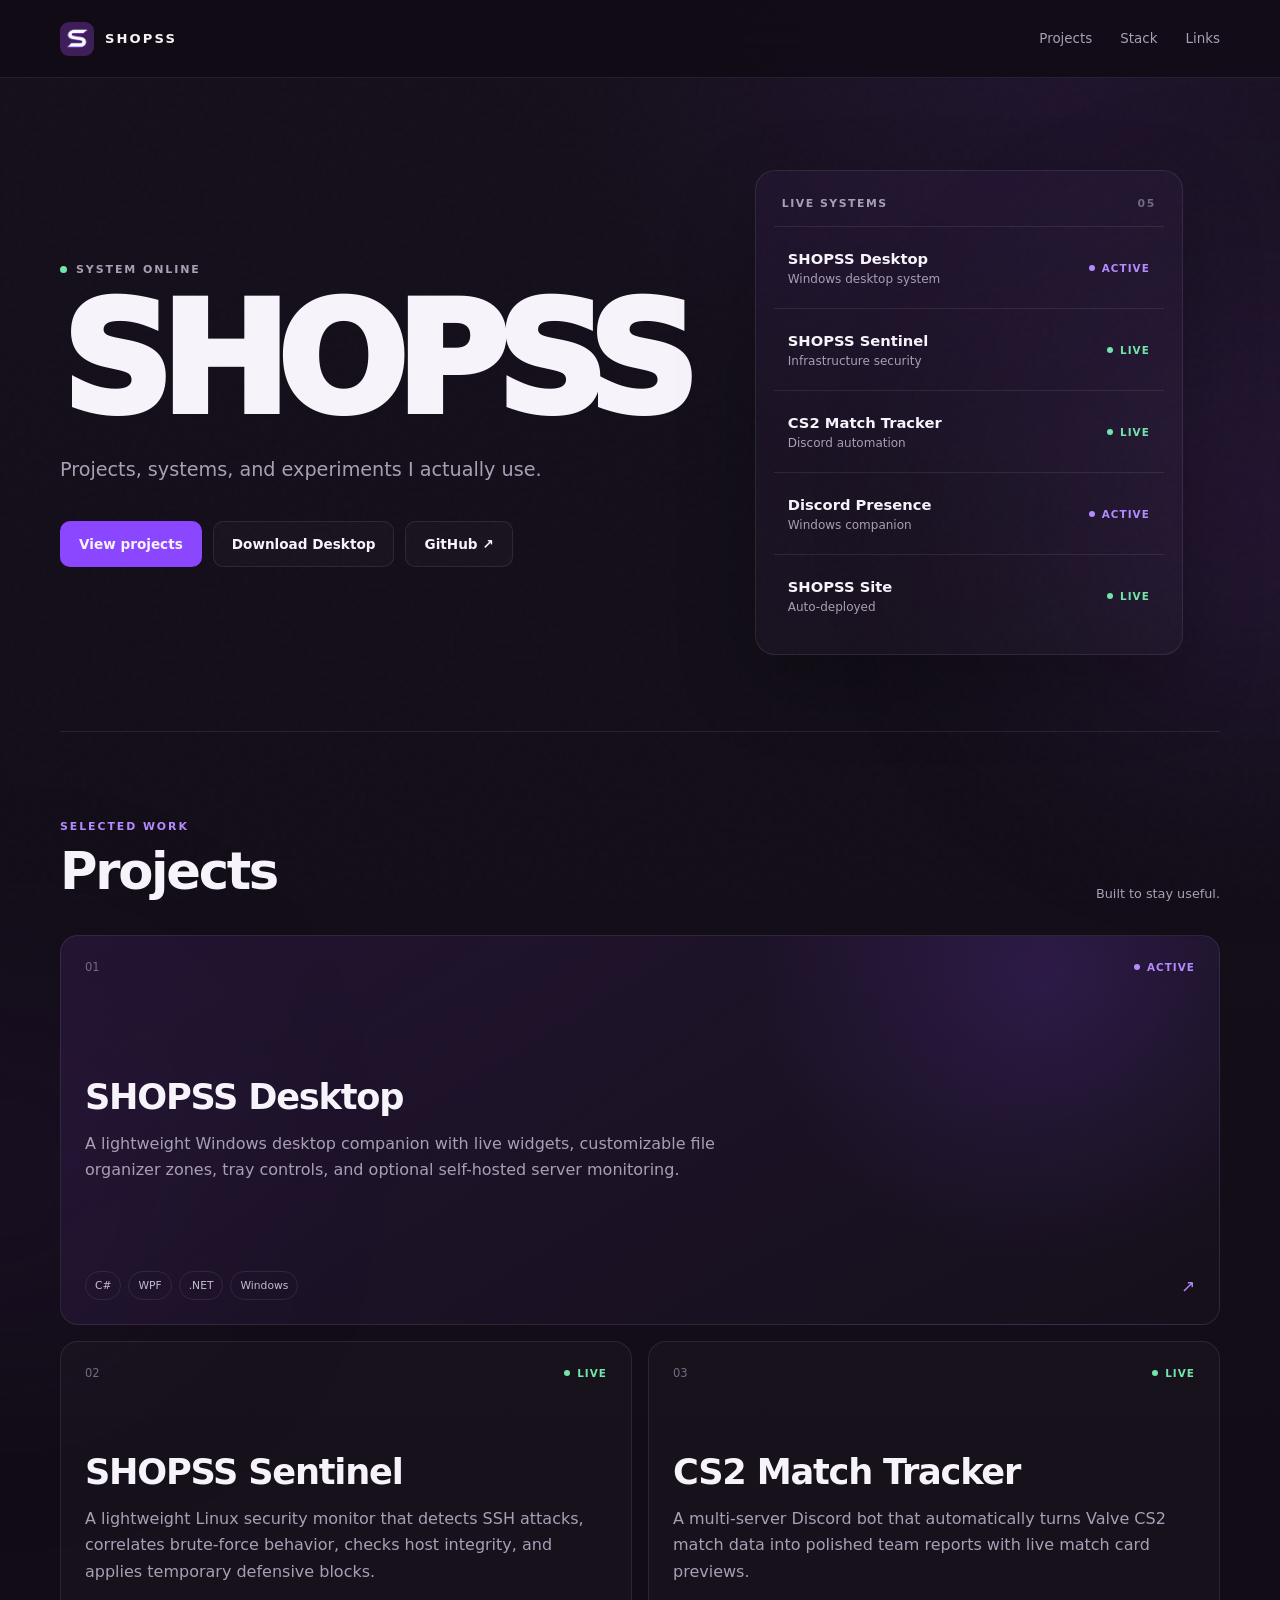
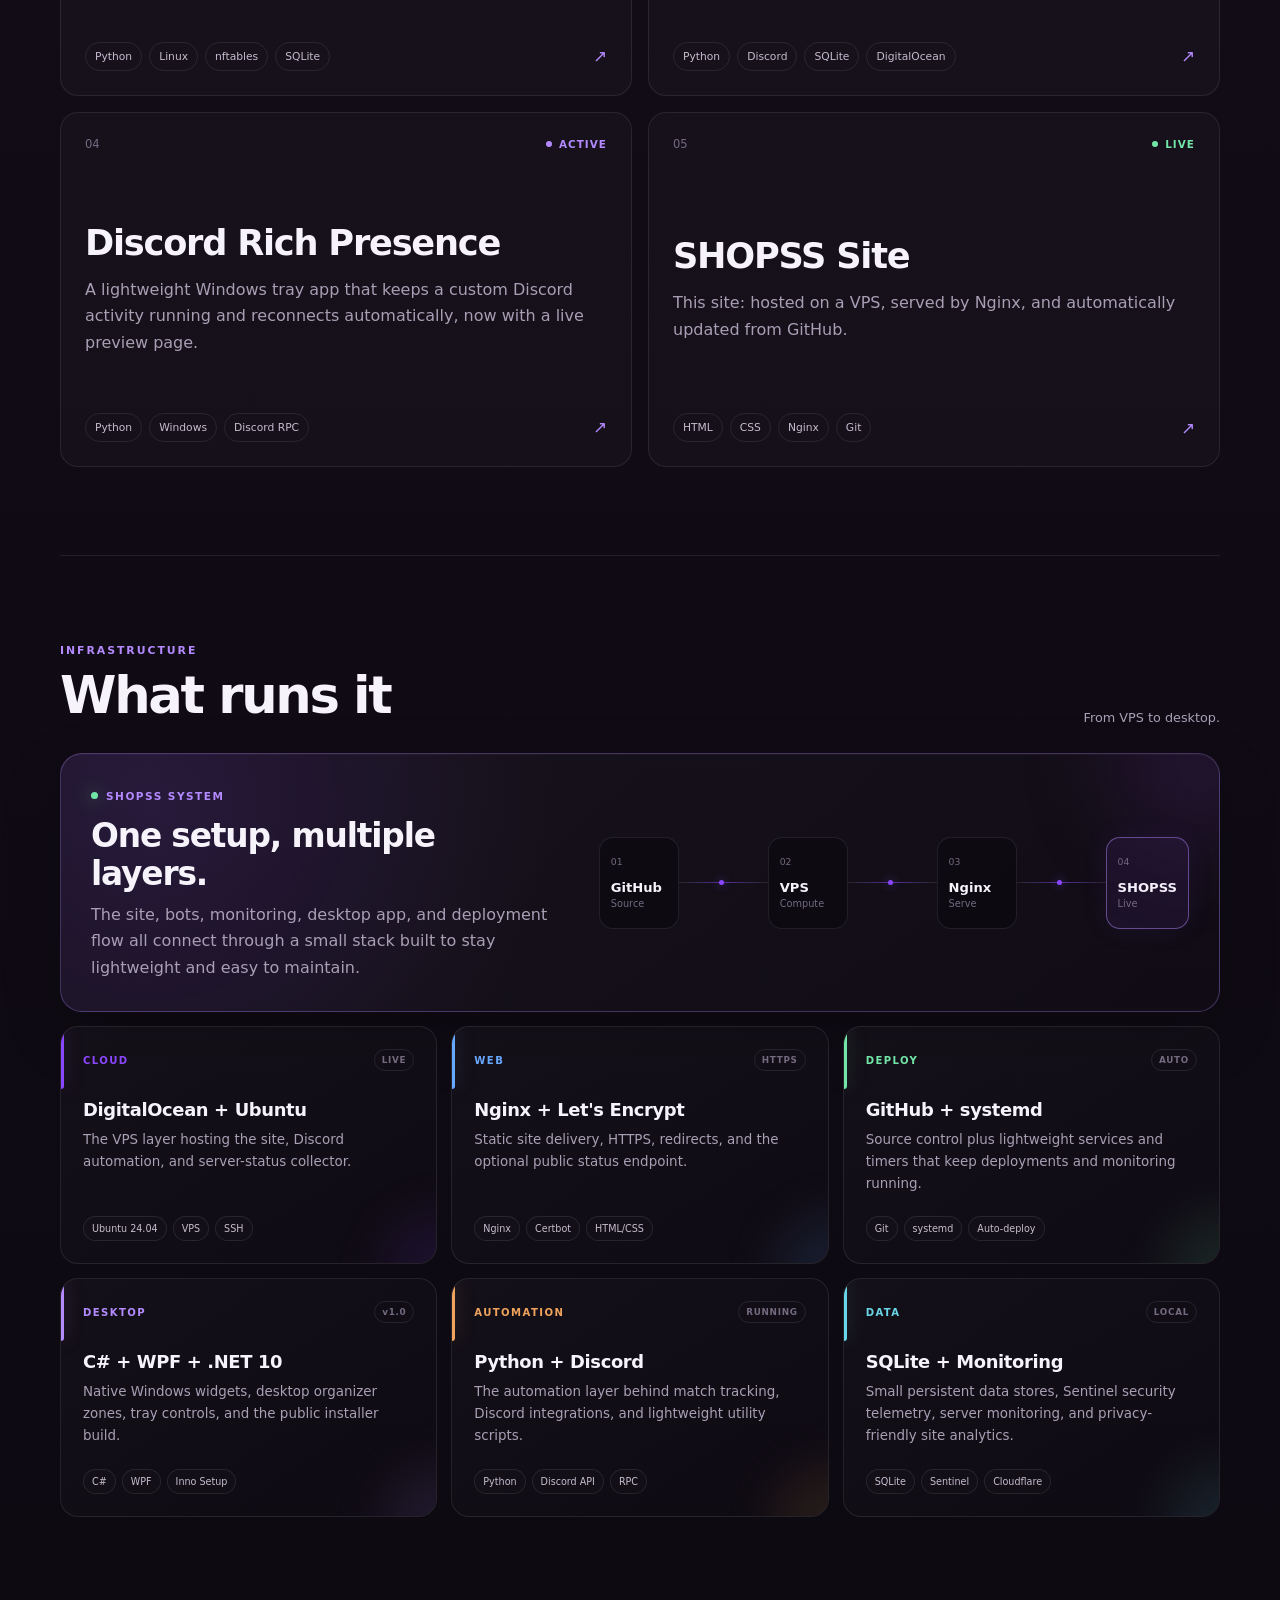
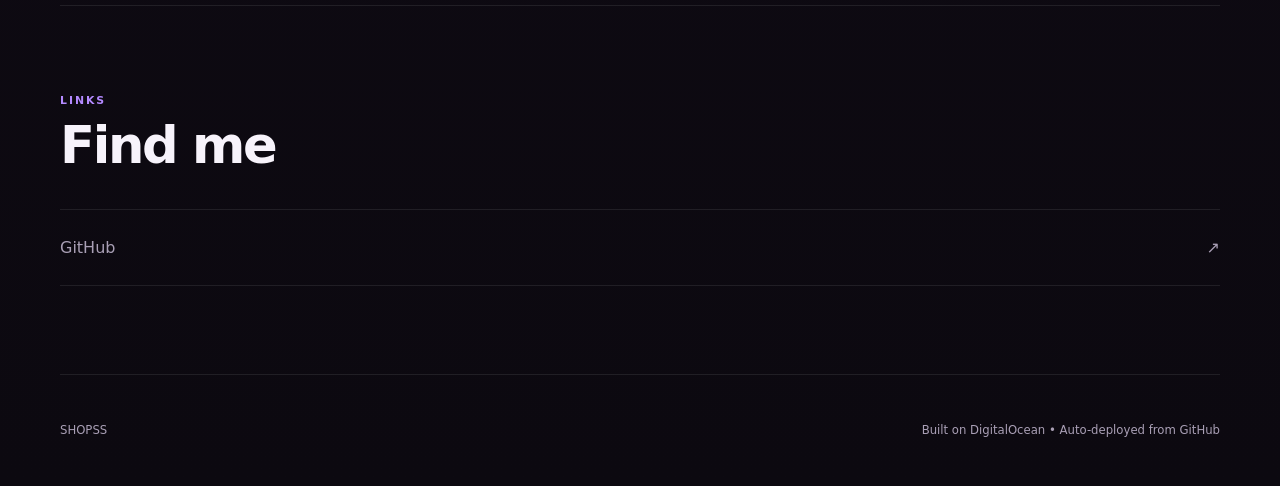
==== commit 20302f7b: "Add SHOPSS Sentinel portfolio integration" ====
--- a/index.html
+++ b/index.html
@@ -7,7 +7,7 @@
   <meta name="description" content="SHOPSS — projects, systems, and things I build.">
   <title>SHOPSS</title>
   <link rel="icon" href="assets/shopss-logo.png">
-  <link rel="stylesheet" href="styles.css?v=2.8">
+  <link rel="stylesheet" href="styles.css?v=2.9">
 </head>
 <body>
   <div class="noise" aria-hidden="true"></div>
@@ -50,7 +50,7 @@
       <div class="hero-panel">
         <div class="panel-top">
           <span>LIVE SYSTEMS</span>
-          <span class="panel-count">04</span>
+          <span class="panel-count">05</span>
         </div>
 
         <div class="system-row">
@@ -59,6 +59,14 @@
             <span>Windows desktop system</span>
           </div>
           <span class="status active">ACTIVE</span>
+        </div>
+
+        <div class="system-row">
+          <div>
+            <strong>SHOPSS Sentinel</strong>
+            <span>Infrastructure security</span>
+          </div>
+          <span class="status live">LIVE</span>
         </div>
 
         <div class="system-row">
@@ -122,9 +130,34 @@
           </div>
         </a>
 
+        <a class="project-card sentinel-card" href="projects/shopss-sentinel.html">
+          <div class="project-meta">
+            <span>02</span>
+            <span class="status live">LIVE</span>
+          </div>
+
+          <div class="project-main">
+            <h3>SHOPSS Sentinel</h3>
+            <p>
+              A lightweight Linux security monitor that detects SSH attacks, correlates
+              brute-force behavior, checks host integrity, and applies temporary defensive blocks.
+            </p>
+          </div>
+
+          <div class="project-footer">
+            <div class="tags">
+              <span>Python</span>
+              <span>Linux</span>
+              <span>nftables</span>
+              <span>SQLite</span>
+            </div>
+            <span class="open-arrow">↗</span>
+          </div>
+        </a>
+
         <a class="project-card" href="projects/cs2-match-tracker.html">
           <div class="project-meta">
-            <span>02</span>
+            <span>03</span>
             <span class="status live">LIVE</span>
           </div>
 
@@ -149,7 +182,7 @@
 
         <a class="project-card" href="projects/discord-presence.html">
           <div class="project-meta">
-            <span>03</span>
+            <span>04</span>
             <span class="status active">ACTIVE</span>
           </div>
 
@@ -173,7 +206,7 @@
 
         <a class="project-card" href="https://github.com/OP2U/shopss-site" target="_blank" rel="noreferrer">
           <div class="project-meta">
-            <span>04</span>
+            <span>05</span>
             <span class="status live">LIVE</span>
           </div>
 
@@ -320,10 +353,10 @@
             <span class="stack-state">LOCAL</span>
           </div>
           <h3>SQLite + Monitoring</h3>
-          <p>Small persistent data stores, server telemetry, and privacy-friendly site analytics.</p>
+          <p>Small persistent data stores, Sentinel security telemetry, server monitoring, and privacy-friendly site analytics.</p>
           <div class="stack-tags">
             <span>SQLite</span>
-            <span>JSON</span>
+            <span>Sentinel</span>
             <span>Cloudflare</span>
           </div>
         </article>
--- a/styles.css
+++ b/styles.css
@@ -711,3 +711,277 @@
     flex-wrap: wrap;
   }
 }
+
+
+/* SHOPSS Sentinel project page — v2.9 */
+.project-page {
+  padding: 74px 0 90px;
+}
+
+.project-back {
+  display: inline-flex;
+  align-items: center;
+  gap: 8px;
+  margin-bottom: 34px;
+  color: var(--muted);
+  font-size: .8rem;
+}
+
+.project-back:hover { color: var(--text); }
+
+.sentinel-hero {
+  display: grid;
+  grid-template-columns: 1.02fr .98fr;
+  gap: 56px;
+  align-items: center;
+  padding: 30px 0 74px;
+  border-bottom: 1px solid var(--border);
+}
+
+.sentinel-title .kicker { margin-bottom: 13px; }
+
+.sentinel-title h1 {
+  margin: 0;
+  font-size: clamp(3.5rem, 8vw, 7.4rem);
+  line-height: .9;
+  letter-spacing: -.065em;
+}
+
+.sentinel-title > p {
+  max-width: 610px;
+  margin: 26px 0 0;
+  color: var(--muted);
+  font-size: 1.05rem;
+  line-height: 1.7;
+}
+
+.sentinel-actions {
+  display: flex;
+  flex-wrap: wrap;
+  gap: 10px;
+  margin-top: 30px;
+}
+
+.sentinel-live-panel {
+  overflow: hidden;
+  border: 1px solid var(--border-hi);
+  border-radius: 20px;
+  background:
+    radial-gradient(circle at 90% 0%, rgba(114,230,168,.09), transparent 17rem),
+    linear-gradient(145deg, rgba(60,32,91,.25), rgba(255,255,255,.015));
+  box-shadow: 0 28px 80px rgba(0,0,0,.22);
+}
+
+.sentinel-live-head {
+  min-height: 62px;
+  padding: 0 18px;
+  display: flex;
+  align-items: center;
+  justify-content: space-between;
+  border-bottom: 1px solid var(--border);
+}
+
+.sentinel-live-head strong {
+  font-size: .72rem;
+  letter-spacing: .13em;
+}
+
+.sentinel-live-state {
+  display: inline-flex;
+  align-items: center;
+  gap: 7px;
+  color: var(--green);
+  font-size: .62rem;
+  font-weight: 900;
+  letter-spacing: .1em;
+}
+
+.sentinel-live-state::before {
+  content: "";
+  width: 6px;
+  height: 6px;
+  border-radius: 50%;
+  background: currentColor;
+}
+
+.sentinel-live-state.unavailable { color: var(--muted-2); }
+
+.sentinel-health-grid {
+  display: grid;
+  grid-template-columns: repeat(2, 1fr);
+}
+
+.sentinel-health-item {
+  min-height: 110px;
+  padding: 19px;
+  border-right: 1px solid var(--border);
+  border-bottom: 1px solid var(--border);
+}
+
+.sentinel-health-item:nth-child(2n) { border-right: 0; }
+.sentinel-health-item:nth-last-child(-n+2) { border-bottom: 0; }
+
+.sentinel-health-item span {
+  display: block;
+  margin-bottom: 11px;
+  color: var(--muted-2);
+  font-size: .6rem;
+  font-weight: 850;
+  letter-spacing: .12em;
+}
+
+.sentinel-health-item strong {
+  font-size: 1.15rem;
+  letter-spacing: -.02em;
+}
+
+.sentinel-health-item strong.good { color: var(--green); }
+.sentinel-health-item strong.elevated { color: #f0a35d; }
+.sentinel-health-item strong.quiet { color: var(--accent-soft); }
+
+.sentinel-stats {
+  display: grid;
+  grid-template-columns: repeat(4, 1fr);
+  gap: 12px;
+  margin: 14px 0 0;
+}
+
+.sentinel-stat {
+  min-height: 126px;
+  padding: 20px;
+  border: 1px solid var(--border);
+  border-radius: 16px;
+  background: rgba(255,255,255,.018);
+}
+
+.sentinel-stat strong {
+  display: block;
+  margin-bottom: 8px;
+  font-size: clamp(1.7rem, 4vw, 2.6rem);
+  letter-spacing: -.045em;
+}
+
+.sentinel-stat span {
+  color: var(--muted);
+  font-size: .72rem;
+}
+
+.sentinel-section {
+  padding: 74px 0 0;
+}
+
+.sentinel-section h2 {
+  margin: 0 0 26px;
+  font-size: clamp(2rem, 4vw, 3rem);
+  letter-spacing: -.045em;
+}
+
+.sentinel-feature-grid {
+  display: grid;
+  grid-template-columns: repeat(3, 1fr);
+  gap: 12px;
+}
+
+.sentinel-feature {
+  min-height: 210px;
+  padding: 22px;
+  border: 1px solid var(--border);
+  border-radius: 17px;
+  background: var(--panel);
+}
+
+.sentinel-feature small {
+  color: var(--accent-soft);
+  font-size: .61rem;
+  font-weight: 900;
+  letter-spacing: .12em;
+}
+
+.sentinel-feature h3 {
+  margin: 24px 0 9px;
+  font-size: 1.08rem;
+}
+
+.sentinel-feature p {
+  margin: 0;
+  color: var(--muted);
+  font-size: .84rem;
+  line-height: 1.62;
+}
+
+.sentinel-architecture {
+  display: grid;
+  grid-template-columns: 1fr auto 1fr auto 1fr;
+  gap: 14px;
+  align-items: center;
+}
+
+.sentinel-arch-node {
+  min-height: 130px;
+  padding: 20px;
+  display: flex;
+  flex-direction: column;
+  justify-content: center;
+  border: 1px solid var(--border);
+  border-radius: 16px;
+  background: rgba(255,255,255,.018);
+}
+
+.sentinel-arch-node span {
+  margin-bottom: 9px;
+  color: var(--muted-2);
+  font-size: .6rem;
+  font-weight: 900;
+  letter-spacing: .12em;
+}
+
+.sentinel-arch-node strong { font-size: .98rem; }
+
+.sentinel-arch-node small {
+  margin-top: 6px;
+  color: var(--muted);
+  line-height: 1.45;
+}
+
+.sentinel-arch-arrow {
+  color: var(--accent-soft);
+  font-weight: 900;
+}
+
+.sentinel-privacy {
+  margin-top: 14px;
+  padding: 18px 20px;
+  border: 1px solid rgba(114,230,168,.18);
+  border-radius: 14px;
+  color: var(--muted);
+  background: rgba(114,230,168,.025);
+  font-size: .79rem;
+  line-height: 1.6;
+}
+
+.sentinel-updated {
+  padding: 13px 18px 17px;
+  color: var(--muted-2);
+  font-size: .65rem;
+  border-top: 1px solid var(--border);
+}
+
+@media (max-width: 820px) {
+  .sentinel-hero { grid-template-columns: 1fr; }
+  .sentinel-stats { grid-template-columns: repeat(2, 1fr); }
+  .sentinel-feature-grid { grid-template-columns: 1fr; }
+  .sentinel-architecture { grid-template-columns: 1fr; }
+  .sentinel-arch-arrow { transform: rotate(90deg); justify-self: center; }
+}
+
+@media (max-width: 520px) {
+  .project-page { padding-top: 48px; }
+  .sentinel-health-grid,
+  .sentinel-stats { grid-template-columns: 1fr; }
+  .sentinel-health-item {
+    border-right: 0;
+    border-bottom: 1px solid var(--border);
+  }
+  .sentinel-health-item:nth-last-child(-n+2) { border-bottom: 1px solid var(--border); }
+  .sentinel-health-item:last-child { border-bottom: 0; }
+}
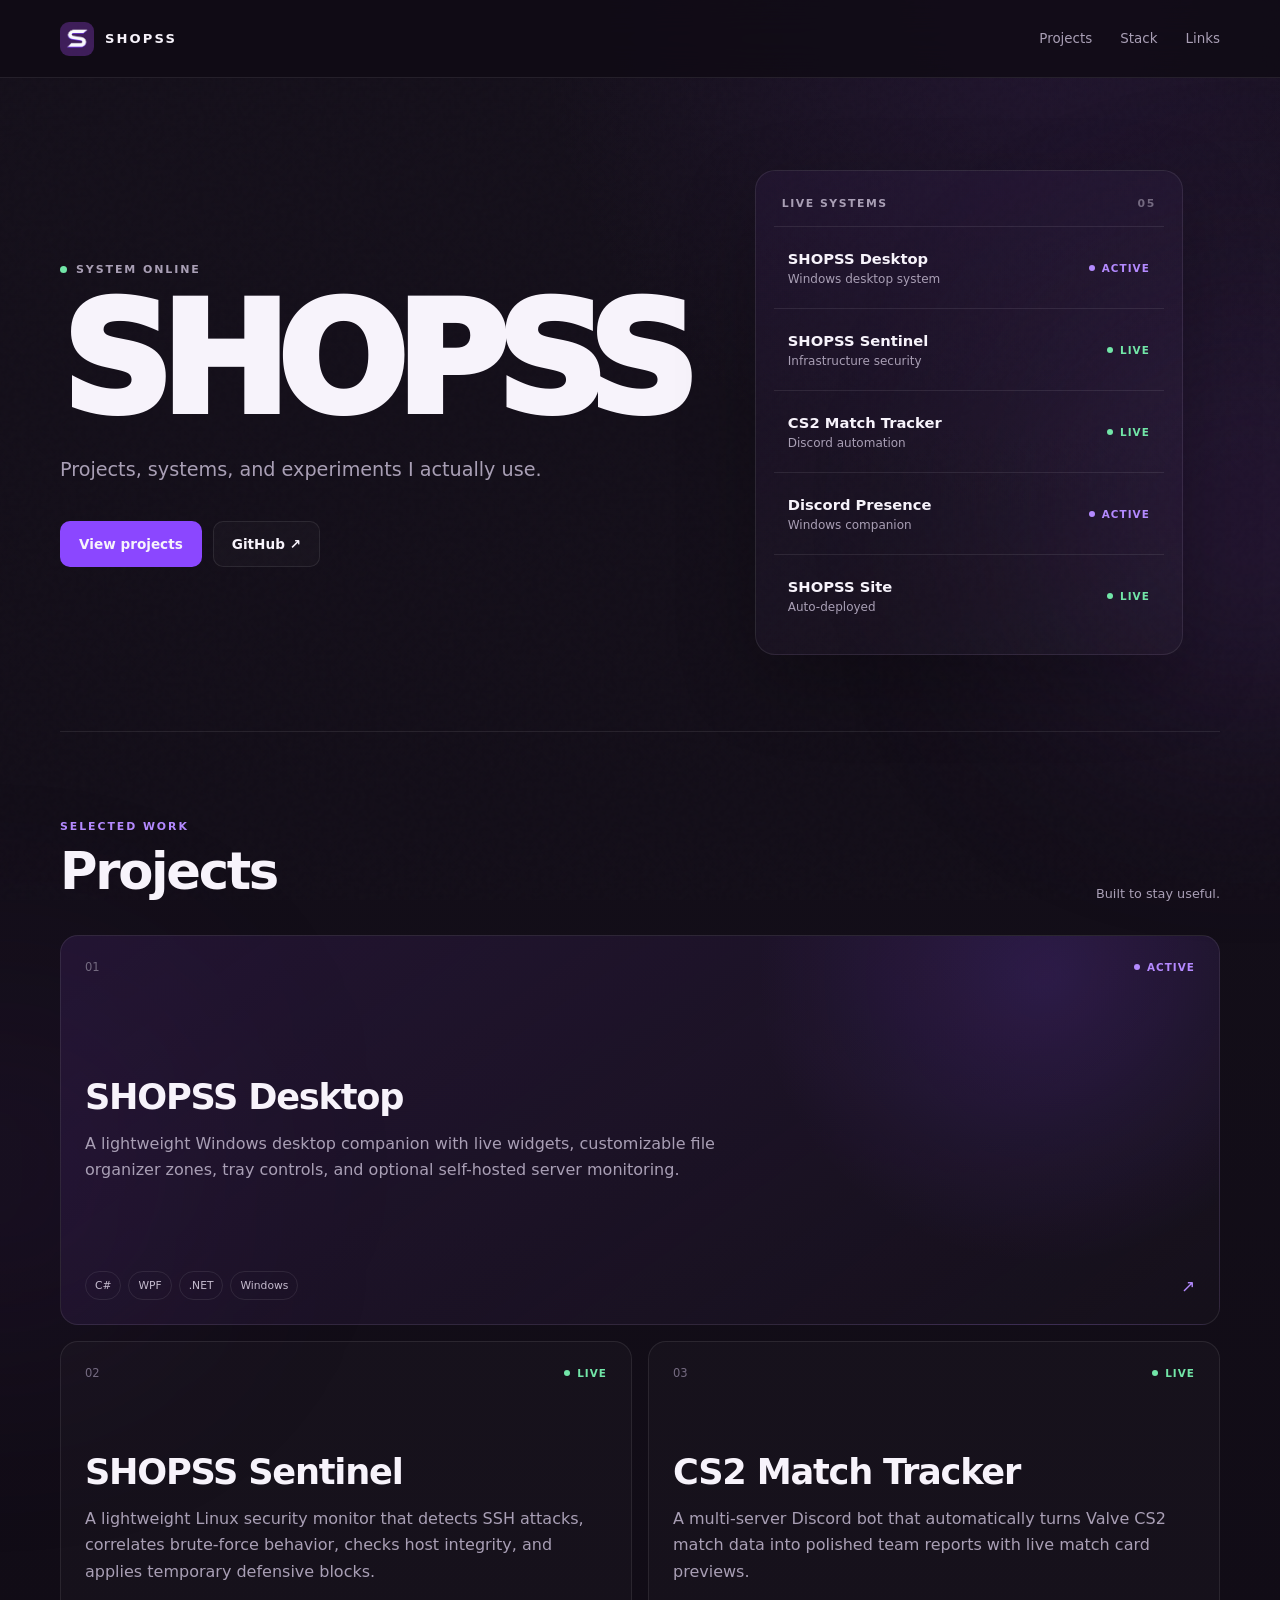
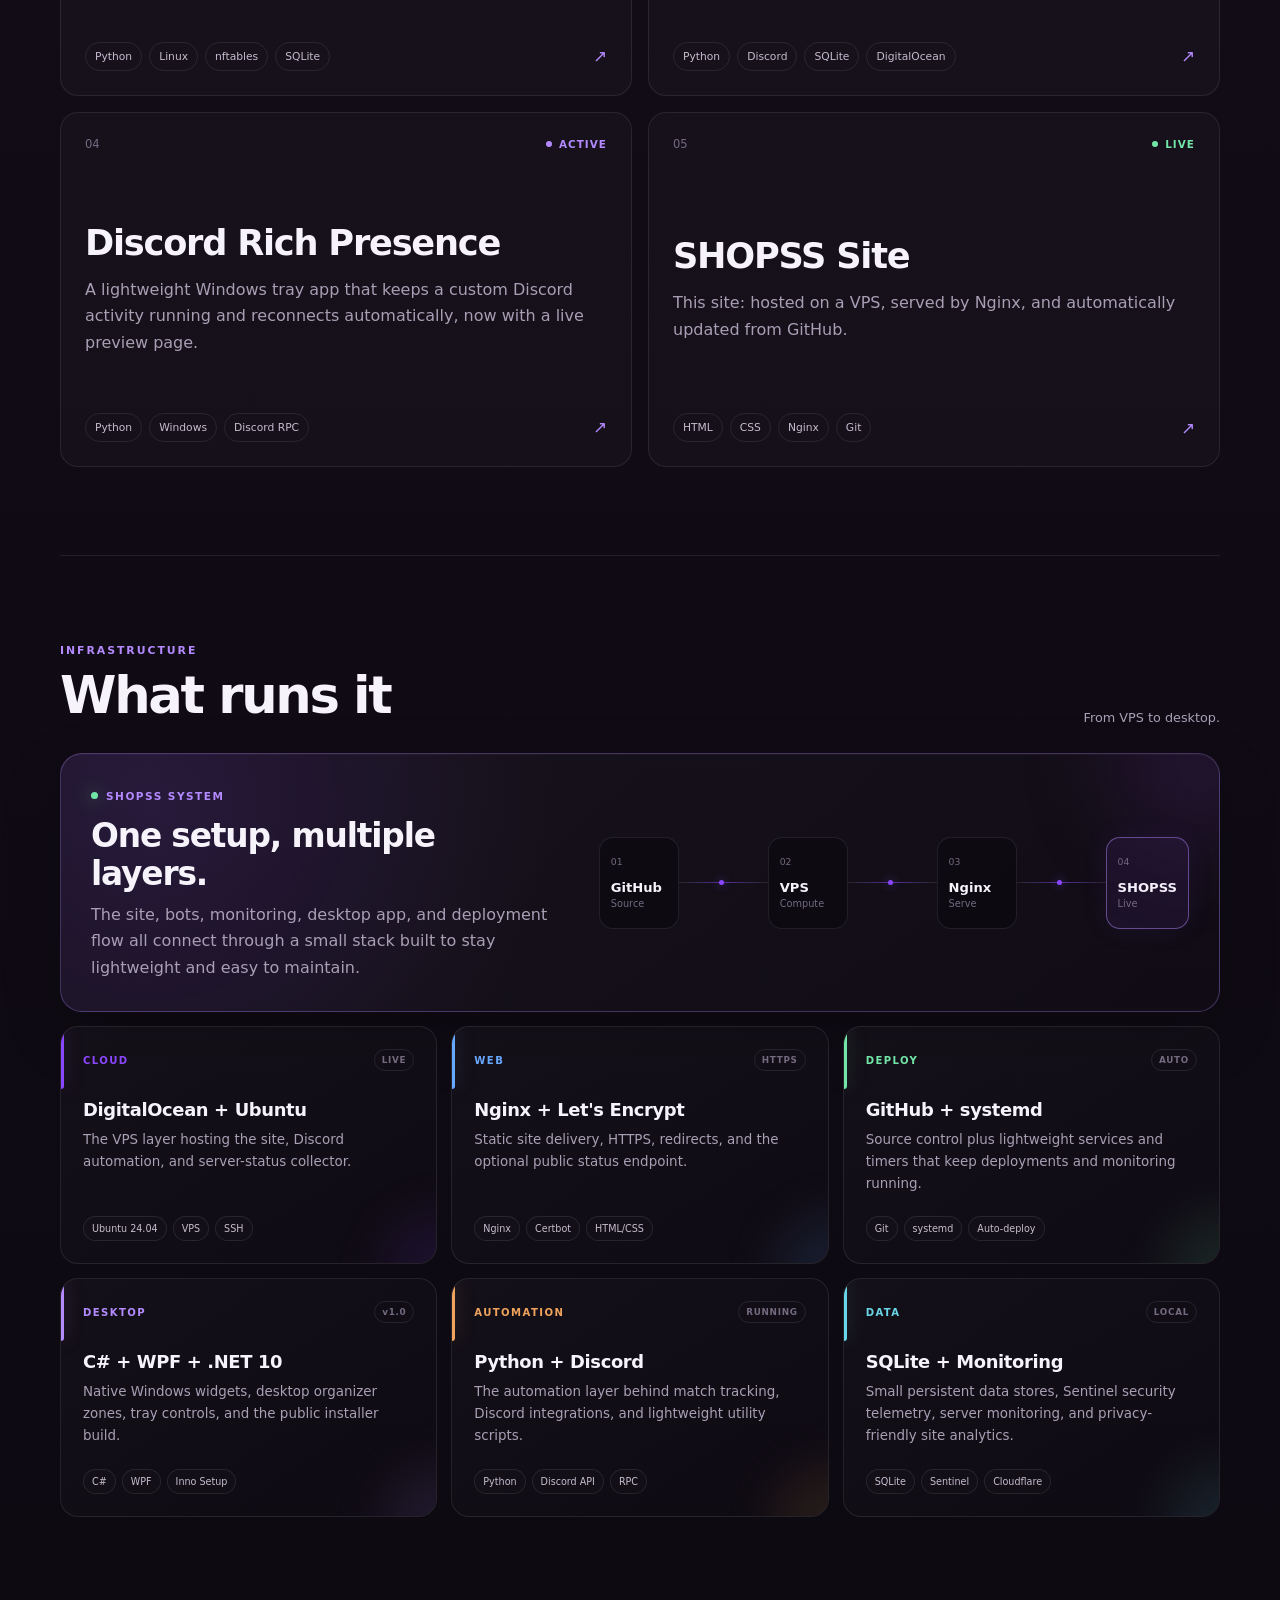
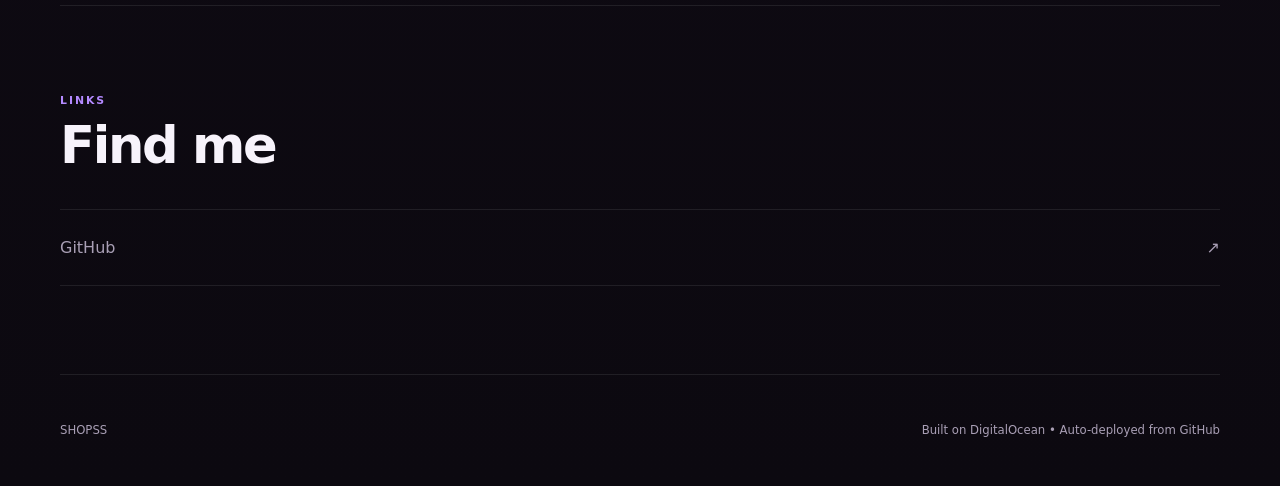
==== commit de5f2cd0: "Clean up SHOPSS links" ====
--- a/index.html
+++ b/index.html
@@ -42,7 +42,6 @@
 
         <div class="hero-actions">
           <a class="btn primary" href="#projects">View projects</a>
-          <a class="btn secondary" href="https://github.com/OP2U/shopss-desktop/releases/download/v1.0.0/SHOPSS-Desktop-Setup-v1.0.0.exe">Download Desktop</a>
           <a class="btn secondary" href="https://github.com/OP2U" target="_blank" rel="noreferrer">GitHub ↗</a>
         </div>
       </div>
@@ -397,3 +396,4 @@
   <!-- Cloudflare Web Analytics --><script type='module' src='https://static.cloudflareinsights.com/beacon.min.js' data-cf-beacon='{"token": "be7c877c55914dae92224637ea826878"}'></script><!-- End Cloudflare Web Analytics -->
 </body>
 </html>
+
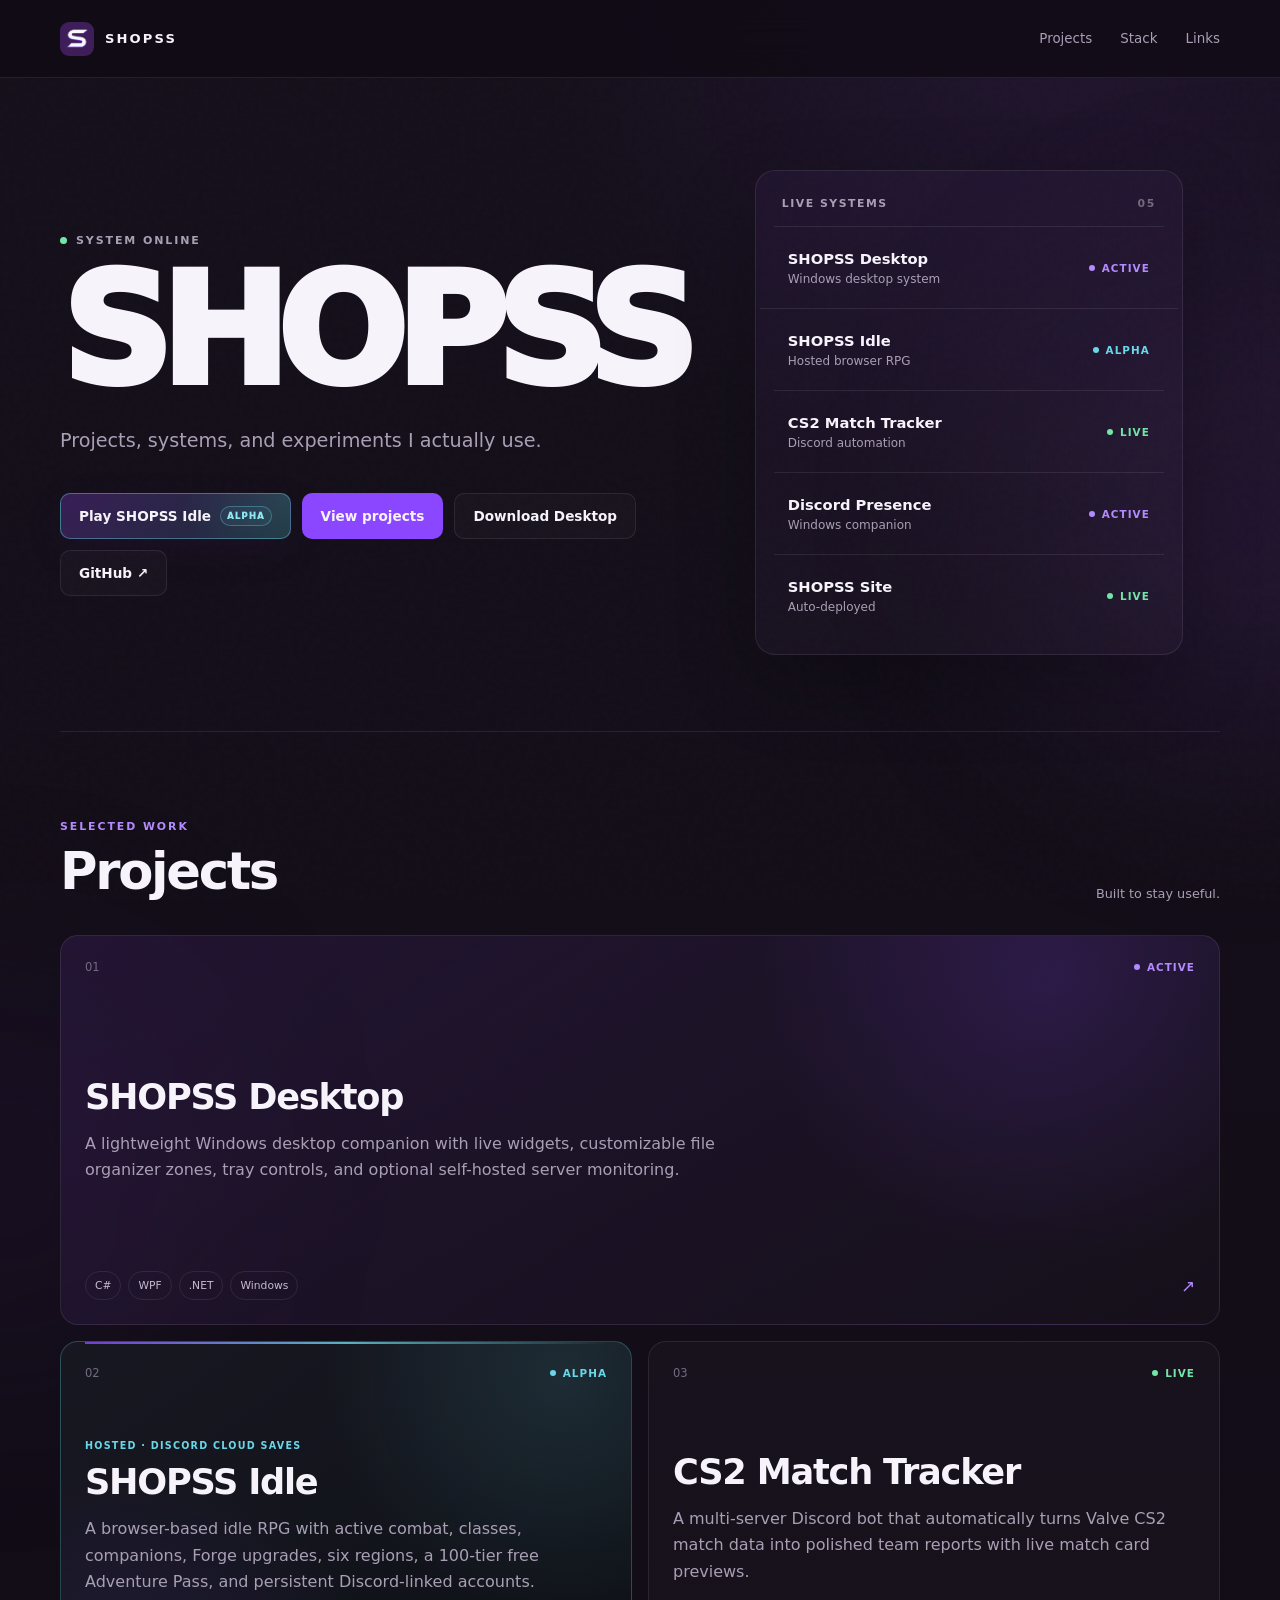
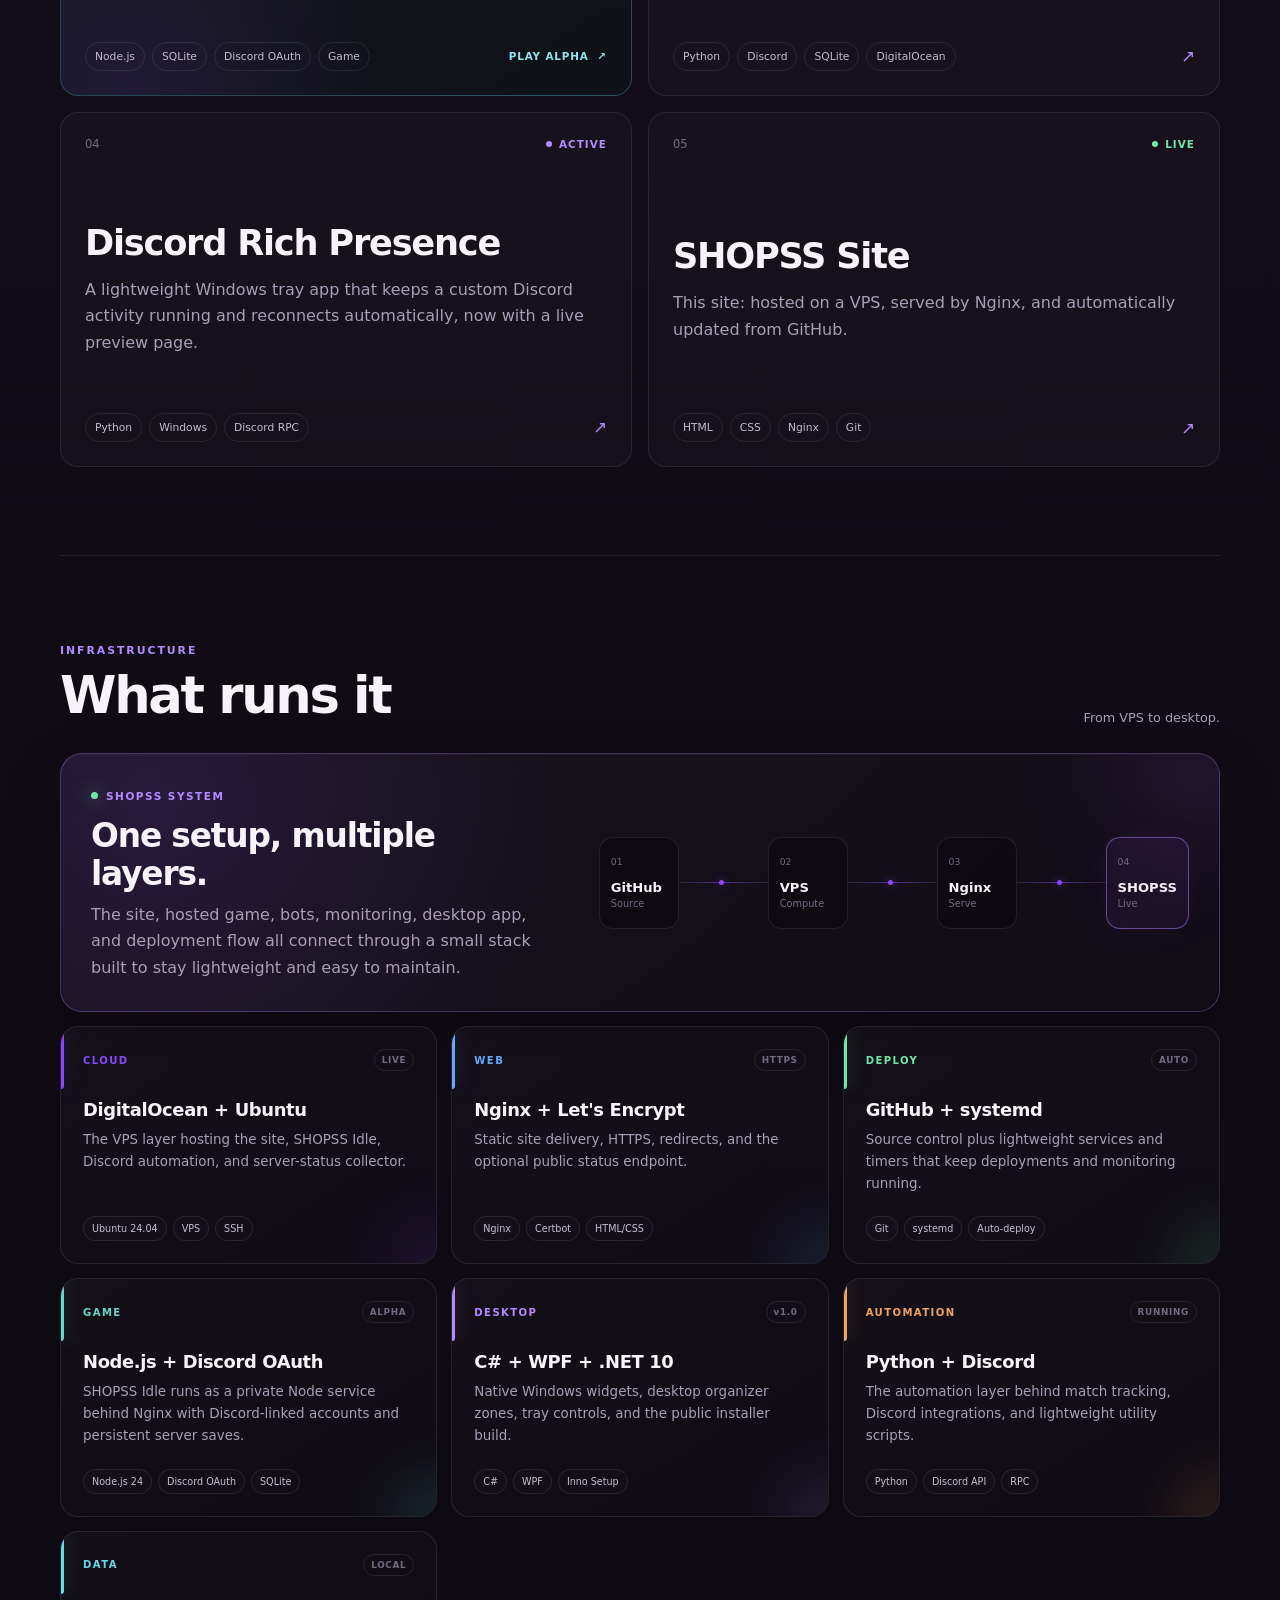
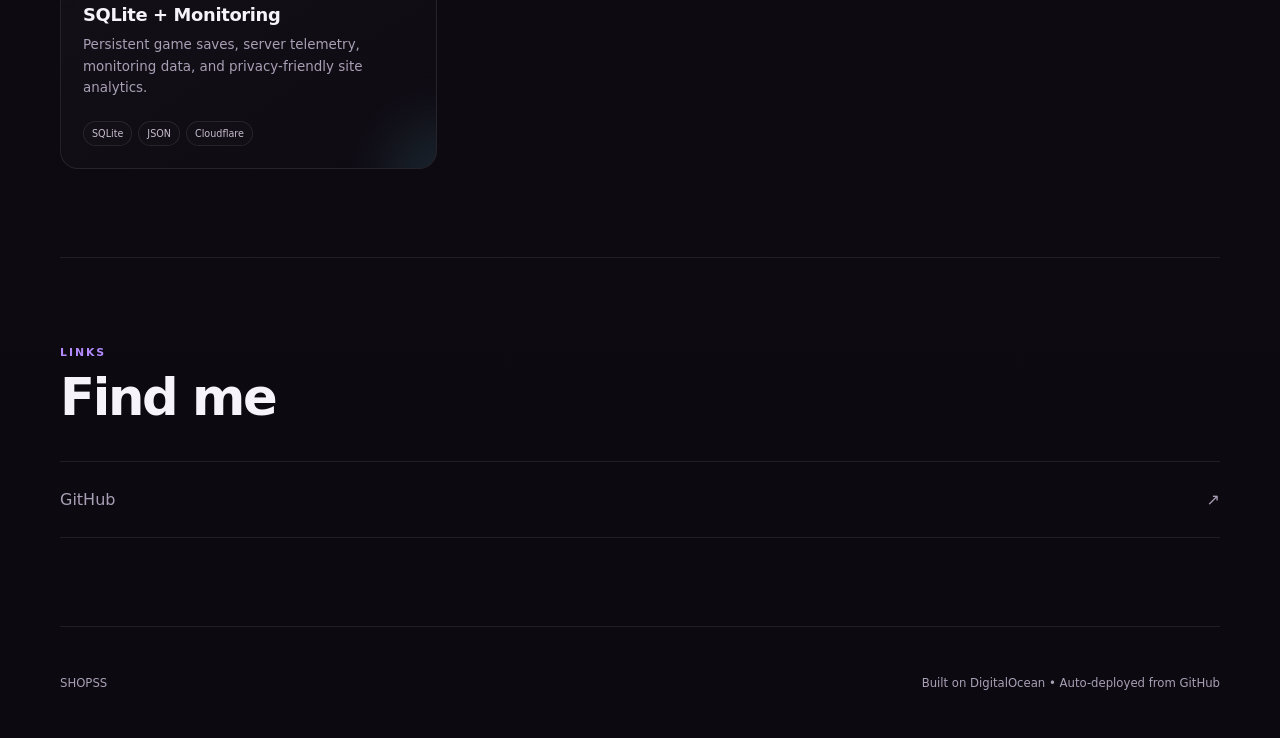
==== commit 354f061c: "Add SHOPSS Idle Alpha to website" ====
--- a/index.html
+++ b/index.html
@@ -4,7 +4,7 @@
   <meta charset="utf-8">
   <meta name="viewport" content="width=device-width, initial-scale=1">
   <meta name="theme-color" content="#3C205B">
-  <meta name="description" content="SHOPSS — projects, systems, and things I build.">
+  <meta name="description" content="SHOPSS — projects, systems, hosted tools, and SHOPSS Idle.">
   <title>SHOPSS</title>
   <link rel="icon" href="assets/shopss-logo.png">
   <link rel="stylesheet" href="styles.css?v=2.9">
@@ -41,7 +41,12 @@
         </p>
 
         <div class="hero-actions">
+          <a class="btn idle-launch" href="/idle/">
+            Play SHOPSS Idle
+            <span>ALPHA</span>
+          </a>
           <a class="btn primary" href="#projects">View projects</a>
+          <a class="btn secondary" href="https://github.com/OP2U/shopss-desktop/releases/download/v1.0.0/SHOPSS-Desktop-Setup-v1.0.0.exe">Download Desktop</a>
           <a class="btn secondary" href="https://github.com/OP2U" target="_blank" rel="noreferrer">GitHub ↗</a>
         </div>
       </div>
@@ -60,13 +65,13 @@
           <span class="status active">ACTIVE</span>
         </div>
 
-        <div class="system-row">
+        <a class="system-row system-link" href="/idle/">
           <div>
-            <strong>SHOPSS Sentinel</strong>
-            <span>Infrastructure security</span>
-          </div>
-          <span class="status live">LIVE</span>
-        </div>
+            <strong>SHOPSS Idle</strong>
+            <span>Hosted browser RPG</span>
+          </div>
+          <span class="status alpha">ALPHA</span>
+        </a>
 
         <div class="system-row">
           <div>
@@ -129,28 +134,29 @@
           </div>
         </a>
 
-        <a class="project-card sentinel-card" href="projects/shopss-sentinel.html">
+        <a class="project-card idle-card" href="/idle/">
           <div class="project-meta">
             <span>02</span>
-            <span class="status live">LIVE</span>
+            <span class="status alpha">ALPHA</span>
           </div>
 
           <div class="project-main">
-            <h3>SHOPSS Sentinel</h3>
+            <div class="idle-project-kicker">HOSTED · DISCORD CLOUD SAVES</div>
+            <h3>SHOPSS Idle</h3>
             <p>
-              A lightweight Linux security monitor that detects SSH attacks, correlates
-              brute-force behavior, checks host integrity, and applies temporary defensive blocks.
+              A browser-based idle RPG with active combat, classes, companions, Forge upgrades,
+              six regions, a 100-tier free Adventure Pass, and persistent Discord-linked accounts.
             </p>
           </div>
 
           <div class="project-footer">
             <div class="tags">
-              <span>Python</span>
-              <span>Linux</span>
-              <span>nftables</span>
+              <span>Node.js</span>
               <span>SQLite</span>
+              <span>Discord OAuth</span>
+              <span>Game</span>
             </div>
-            <span class="open-arrow">↗</span>
+            <span class="idle-play-label">PLAY ALPHA&nbsp; ↗</span>
           </div>
         </a>
 
@@ -243,8 +249,8 @@
           <span class="stack-live"><i></i> SHOPSS SYSTEM</span>
           <h3>One setup, multiple layers.</h3>
           <p>
-            The site, bots, monitoring, desktop app, and deployment flow all connect through
-            a small stack built to stay lightweight and easy to maintain.
+            The site, hosted game, bots, monitoring, desktop app, and deployment flow all connect
+            through a small stack built to stay lightweight and easy to maintain.
           </p>
         </div>
 
@@ -282,7 +288,7 @@
             <span class="stack-state">LIVE</span>
           </div>
           <h3>DigitalOcean + Ubuntu</h3>
-          <p>The VPS layer hosting the site, Discord automation, and server-status collector.</p>
+          <p>The VPS layer hosting the site, SHOPSS Idle, Discord automation, and server-status collector.</p>
           <div class="stack-tags">
             <span>Ubuntu 24.04</span>
             <span>VPS</span>
@@ -318,6 +324,20 @@
           </div>
         </article>
 
+        <article class="stack-card accent-teal">
+          <div class="stack-card-top">
+            <span class="stack-code">GAME</span>
+            <span class="stack-state">ALPHA</span>
+          </div>
+          <h3>Node.js + Discord OAuth</h3>
+          <p>SHOPSS Idle runs as a private Node service behind Nginx with Discord-linked accounts and persistent server saves.</p>
+          <div class="stack-tags">
+            <span>Node.js 24</span>
+            <span>Discord OAuth</span>
+            <span>SQLite</span>
+          </div>
+        </article>
+
         <article class="stack-card accent-violet">
           <div class="stack-card-top">
             <span class="stack-code">DESKTOP</span>
@@ -352,10 +372,10 @@
             <span class="stack-state">LOCAL</span>
           </div>
           <h3>SQLite + Monitoring</h3>
-          <p>Small persistent data stores, Sentinel security telemetry, server monitoring, and privacy-friendly site analytics.</p>
+          <p>Persistent game saves, server telemetry, monitoring data, and privacy-friendly site analytics.</p>
           <div class="stack-tags">
             <span>SQLite</span>
-            <span>Sentinel</span>
+            <span>JSON</span>
             <span>Cloudflare</span>
           </div>
         </article>
@@ -396,4 +416,3 @@
   <!-- Cloudflare Web Analytics --><script type='module' src='https://static.cloudflareinsights.com/beacon.min.js' data-cf-beacon='{"token": "be7c877c55914dae92224637ea826878"}'></script><!-- End Cloudflare Web Analytics -->
 </body>
 </html>
-
--- a/styles.css
+++ b/styles.css
@@ -713,275 +713,103 @@
 }
 
 
-/* SHOPSS Sentinel project page — v2.9 */
-.project-page {
-  padding: 74px 0 90px;
-}
-
-.project-back {
-  display: inline-flex;
-  align-items: center;
-  gap: 8px;
-  margin-bottom: 34px;
-  color: var(--muted);
-  font-size: .8rem;
-}
-
-.project-back:hover { color: var(--text); }
-
-.sentinel-hero {
-  display: grid;
-  grid-template-columns: 1.02fr .98fr;
-  gap: 56px;
-  align-items: center;
-  padding: 30px 0 74px;
-  border-bottom: 1px solid var(--border);
-}
-
-.sentinel-title .kicker { margin-bottom: 13px; }
-
-.sentinel-title h1 {
-  margin: 0;
-  font-size: clamp(3.5rem, 8vw, 7.4rem);
-  line-height: .9;
-  letter-spacing: -.065em;
-}
-
-.sentinel-title > p {
-  max-width: 610px;
-  margin: 26px 0 0;
-  color: var(--muted);
-  font-size: 1.05rem;
-  line-height: 1.7;
-}
-
-.sentinel-actions {
-  display: flex;
-  flex-wrap: wrap;
-  gap: 10px;
-  margin-top: 30px;
-}
-
-.sentinel-live-panel {
+/* =========================================================
+   v2.9 — SHOPSS Idle Hosted Alpha
+   ========================================================= */
+
+.btn.idle-launch {
+  gap: 9px;
+  border-color: rgba(105,215,231,.42);
+  background:
+    radial-gradient(circle at 100% 0%, rgba(105,215,231,.14), transparent 45%),
+    linear-gradient(135deg, rgba(60,32,91,.92), rgba(29,49,59,.92));
+  box-shadow: 0 12px 34px rgba(60,32,91,.16);
+}
+
+.btn.idle-launch span {
+  padding: 4px 6px;
+  border: 1px solid rgba(105,215,231,.34);
+  border-radius: 999px;
+  color: #8de7f2;
+  background: rgba(105,215,231,.06);
+  font-size: .54rem;
+  font-weight: 950;
+  letter-spacing: .12em;
+}
+
+.btn.idle-launch:hover {
+  border-color: rgba(105,215,231,.72);
+  background:
+    radial-gradient(circle at 100% 0%, rgba(105,215,231,.2), transparent 45%),
+    linear-gradient(135deg, rgba(70,37,103,.98), rgba(31,58,68,.98));
+}
+
+.status.alpha {
+  color: #69d7e7;
+}
+
+.system-link {
+  color: inherit;
+  margin: 0 -14px;
+  padding-inline: 28px;
+  transition: background .16s ease, border-color .16s ease;
+}
+
+.system-link:hover {
+  background: rgba(105,215,231,.035);
+}
+
+.project-card.idle-card {
+  position: relative;
   overflow: hidden;
-  border: 1px solid var(--border-hi);
-  border-radius: 20px;
+  border-color: rgba(105,215,231,.25);
   background:
-    radial-gradient(circle at 90% 0%, rgba(114,230,168,.09), transparent 17rem),
-    linear-gradient(145deg, rgba(60,32,91,.25), rgba(255,255,255,.015));
-  box-shadow: 0 28px 80px rgba(0,0,0,.22);
-}
-
-.sentinel-live-head {
-  min-height: 62px;
-  padding: 0 18px;
-  display: flex;
-  align-items: center;
-  justify-content: space-between;
-  border-bottom: 1px solid var(--border);
-}
-
-.sentinel-live-head strong {
-  font-size: .72rem;
-  letter-spacing: .13em;
-}
-
-.sentinel-live-state {
-  display: inline-flex;
-  align-items: center;
-  gap: 7px;
-  color: var(--green);
-  font-size: .62rem;
-  font-weight: 900;
-  letter-spacing: .1em;
-}
-
-.sentinel-live-state::before {
+    radial-gradient(circle at 88% 10%, rgba(105,215,231,.12), transparent 15rem),
+    radial-gradient(circle at 12% 100%, rgba(139,71,255,.12), transparent 15rem),
+    linear-gradient(145deg, rgba(24,24,34,.98), rgba(14,17,23,.98));
+}
+
+.project-card.idle-card::before {
   content: "";
-  width: 6px;
-  height: 6px;
-  border-radius: 50%;
-  background: currentColor;
-}
-
-.sentinel-live-state.unavailable { color: var(--muted-2); }
-
-.sentinel-health-grid {
-  display: grid;
-  grid-template-columns: repeat(2, 1fr);
-}
-
-.sentinel-health-item {
-  min-height: 110px;
-  padding: 19px;
-  border-right: 1px solid var(--border);
-  border-bottom: 1px solid var(--border);
-}
-
-.sentinel-health-item:nth-child(2n) { border-right: 0; }
-.sentinel-health-item:nth-last-child(-n+2) { border-bottom: 0; }
-
-.sentinel-health-item span {
-  display: block;
-  margin-bottom: 11px;
-  color: var(--muted-2);
-  font-size: .6rem;
-  font-weight: 850;
-  letter-spacing: .12em;
-}
-
-.sentinel-health-item strong {
-  font-size: 1.15rem;
-  letter-spacing: -.02em;
-}
-
-.sentinel-health-item strong.good { color: var(--green); }
-.sentinel-health-item strong.elevated { color: #f0a35d; }
-.sentinel-health-item strong.quiet { color: var(--accent-soft); }
-
-.sentinel-stats {
-  display: grid;
-  grid-template-columns: repeat(4, 1fr);
-  gap: 12px;
-  margin: 14px 0 0;
-}
-
-.sentinel-stat {
-  min-height: 126px;
-  padding: 20px;
-  border: 1px solid var(--border);
-  border-radius: 16px;
-  background: rgba(255,255,255,.018);
-}
-
-.sentinel-stat strong {
-  display: block;
-  margin-bottom: 8px;
-  font-size: clamp(1.7rem, 4vw, 2.6rem);
-  letter-spacing: -.045em;
-}
-
-.sentinel-stat span {
-  color: var(--muted);
-  font-size: .72rem;
-}
-
-.sentinel-section {
-  padding: 74px 0 0;
-}
-
-.sentinel-section h2 {
-  margin: 0 0 26px;
-  font-size: clamp(2rem, 4vw, 3rem);
-  letter-spacing: -.045em;
-}
-
-.sentinel-feature-grid {
-  display: grid;
-  grid-template-columns: repeat(3, 1fr);
-  gap: 12px;
-}
-
-.sentinel-feature {
-  min-height: 210px;
-  padding: 22px;
-  border: 1px solid var(--border);
-  border-radius: 17px;
-  background: var(--panel);
-}
-
-.sentinel-feature small {
-  color: var(--accent-soft);
-  font-size: .61rem;
-  font-weight: 900;
-  letter-spacing: .12em;
-}
-
-.sentinel-feature h3 {
-  margin: 24px 0 9px;
-  font-size: 1.08rem;
-}
-
-.sentinel-feature p {
-  margin: 0;
-  color: var(--muted);
-  font-size: .84rem;
-  line-height: 1.62;
-}
-
-.sentinel-architecture {
-  display: grid;
-  grid-template-columns: 1fr auto 1fr auto 1fr;
-  gap: 14px;
-  align-items: center;
-}
-
-.sentinel-arch-node {
-  min-height: 130px;
-  padding: 20px;
-  display: flex;
-  flex-direction: column;
-  justify-content: center;
-  border: 1px solid var(--border);
-  border-radius: 16px;
-  background: rgba(255,255,255,.018);
-}
-
-.sentinel-arch-node span {
-  margin-bottom: 9px;
-  color: var(--muted-2);
+  position: absolute;
+  left: 24px;
+  right: 24px;
+  top: 0;
+  height: 2px;
+  background: linear-gradient(90deg, #8b47ff, #69d7e7, transparent);
+  opacity: .8;
+}
+
+.project-card.idle-card:hover {
+  border-color: rgba(105,215,231,.5);
+}
+
+.idle-project-kicker {
+  margin-bottom: 10px;
+  color: #69d7e7;
   font-size: .6rem;
   font-weight: 900;
-  letter-spacing: .12em;
-}
-
-.sentinel-arch-node strong { font-size: .98rem; }
-
-.sentinel-arch-node small {
-  margin-top: 6px;
-  color: var(--muted);
-  line-height: 1.45;
-}
-
-.sentinel-arch-arrow {
-  color: var(--accent-soft);
+  letter-spacing: .13em;
+}
+
+.idle-play-label {
+  color: #91e3ed;
+  font-size: .65rem;
   font-weight: 900;
-}
-
-.sentinel-privacy {
-  margin-top: 14px;
-  padding: 18px 20px;
-  border: 1px solid rgba(114,230,168,.18);
-  border-radius: 14px;
-  color: var(--muted);
-  background: rgba(114,230,168,.025);
-  font-size: .79rem;
-  line-height: 1.6;
-}
-
-.sentinel-updated {
-  padding: 13px 18px 17px;
-  color: var(--muted-2);
-  font-size: .65rem;
-  border-top: 1px solid var(--border);
-}
-
-@media (max-width: 820px) {
-  .sentinel-hero { grid-template-columns: 1fr; }
-  .sentinel-stats { grid-template-columns: repeat(2, 1fr); }
-  .sentinel-feature-grid { grid-template-columns: 1fr; }
-  .sentinel-architecture { grid-template-columns: 1fr; }
-  .sentinel-arch-arrow { transform: rotate(90deg); justify-self: center; }
+  letter-spacing: .08em;
+  white-space: nowrap;
+}
+
+.accent-teal {
+  --card-accent: #68d5c9;
 }
 
 @media (max-width: 520px) {
-  .project-page { padding-top: 48px; }
-  .sentinel-health-grid,
-  .sentinel-stats { grid-template-columns: 1fr; }
-  .sentinel-health-item {
-    border-right: 0;
-    border-bottom: 1px solid var(--border);
+  .btn.idle-launch {
+    width: 100%;
   }
-  .sentinel-health-item:nth-last-child(-n+2) { border-bottom: 1px solid var(--border); }
-  .sentinel-health-item:last-child { border-bottom: 0; }
-}
+
+  .idle-play-label {
+    font-size: .58rem;
+  }
+}
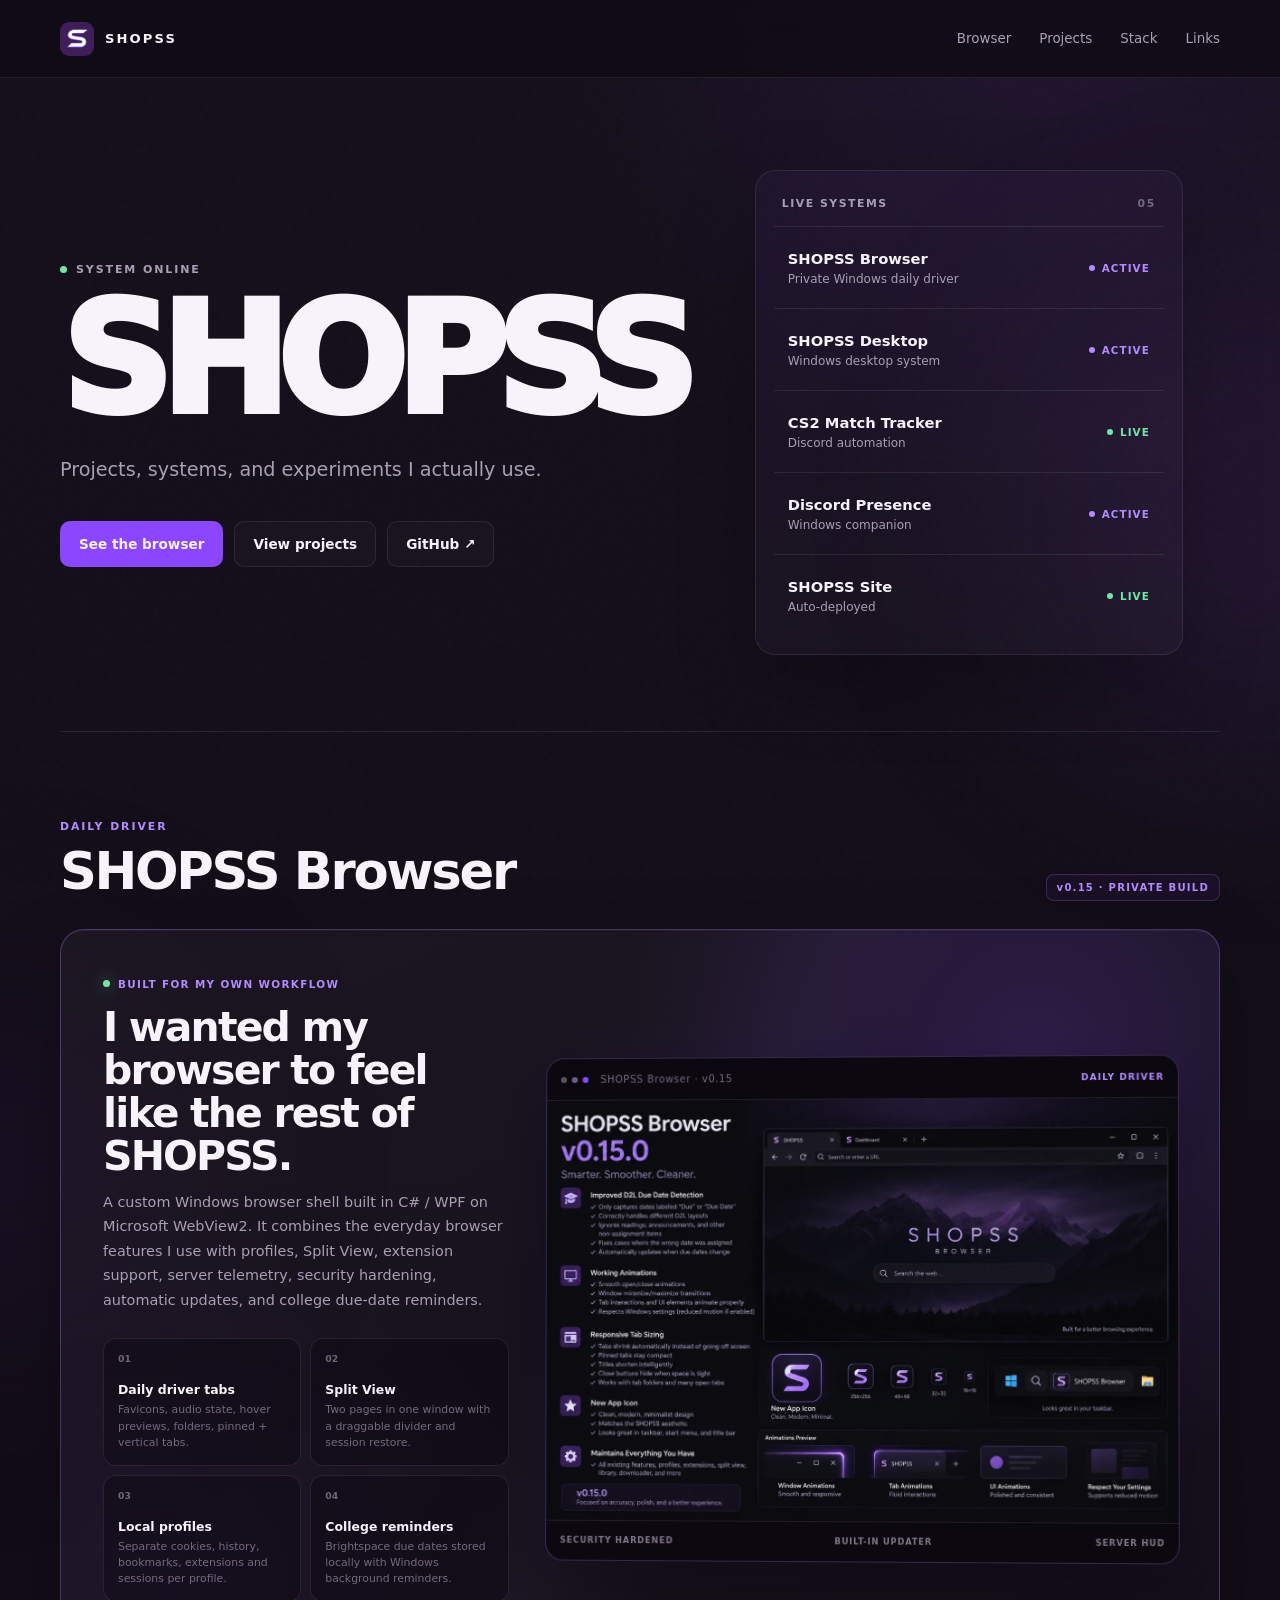
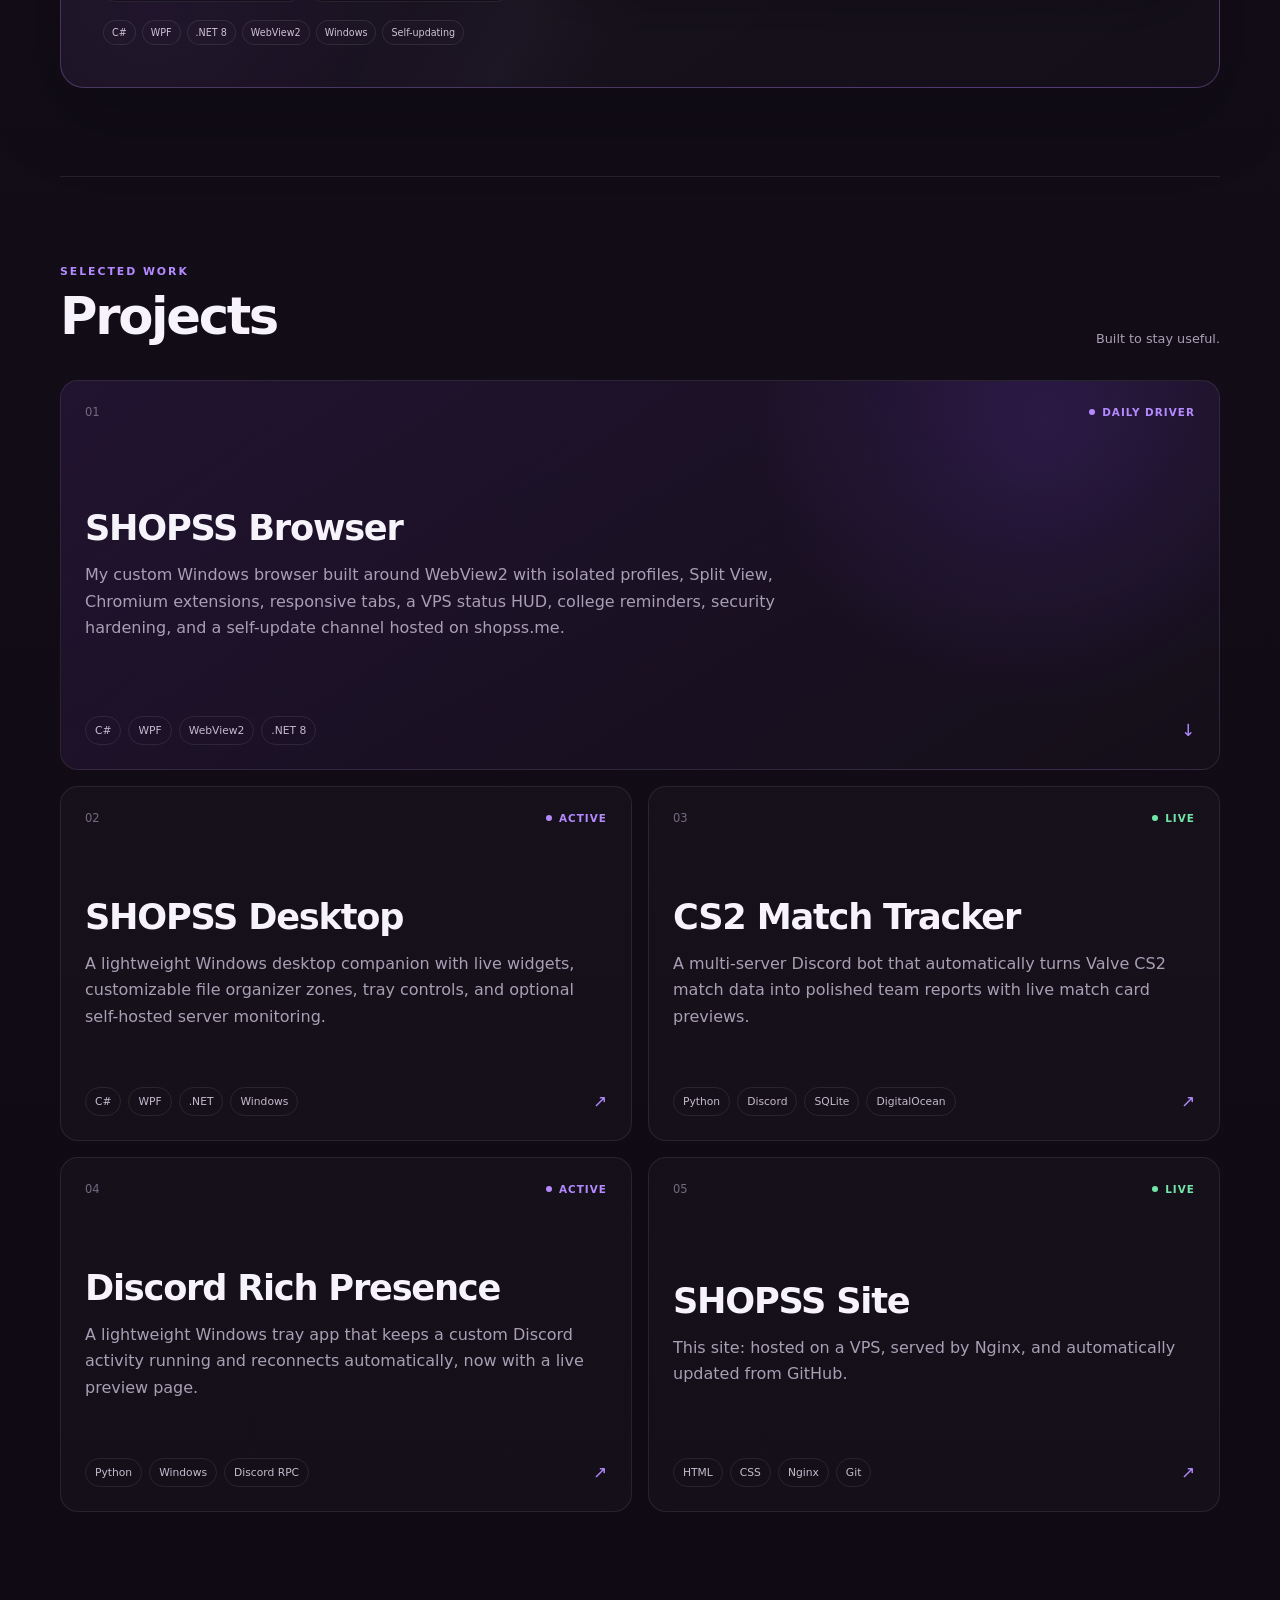
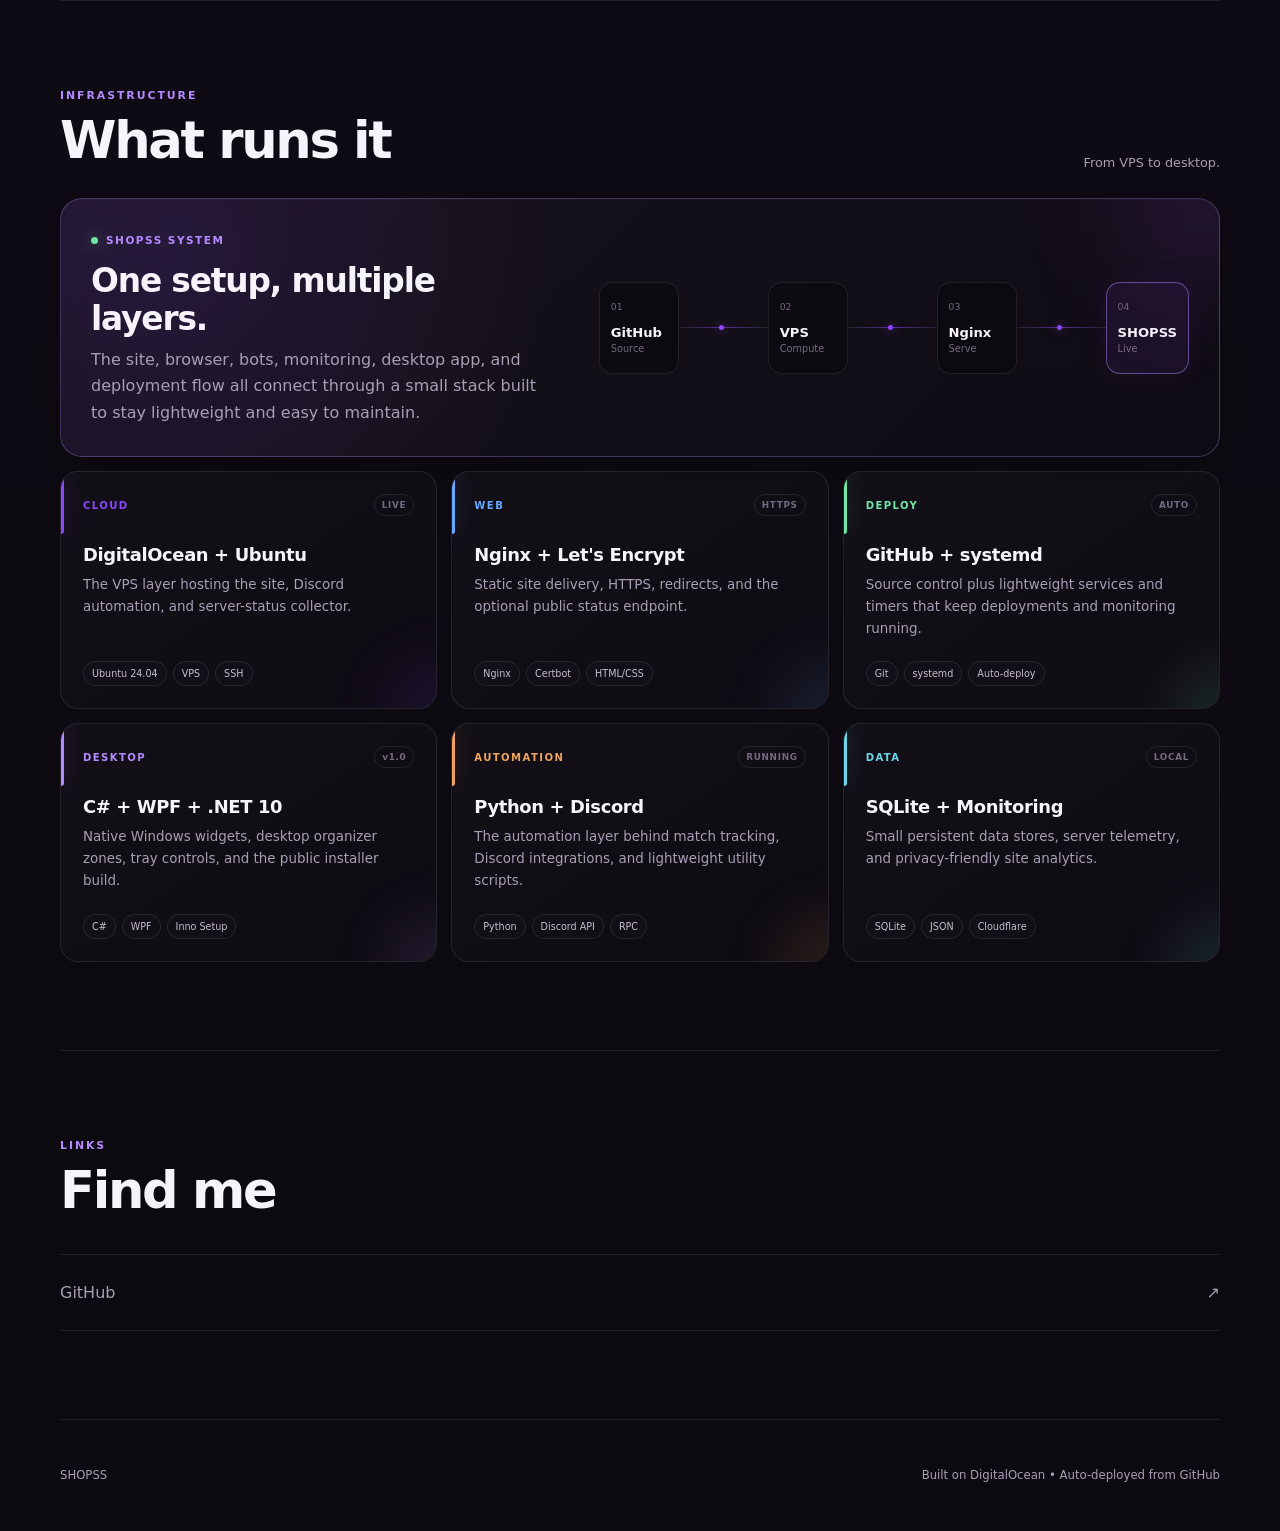
==== commit 9bac0149: "Add SHOPSS Browser showcase" ====
--- a/index.html
+++ b/index.html
@@ -4,7 +4,7 @@
   <meta charset="utf-8">
   <meta name="viewport" content="width=device-width, initial-scale=1">
   <meta name="theme-color" content="#3C205B">
-  <meta name="description" content="SHOPSS — projects, systems, hosted tools, and SHOPSS Idle.">
+  <meta name="description" content="SHOPSS — projects, systems, and things I build.">
   <title>SHOPSS</title>
   <link rel="icon" href="assets/shopss-logo.png">
   <link rel="stylesheet" href="styles.css?v=2.9">
@@ -21,6 +21,7 @@
     </a>
 
     <nav>
+      <a href="#browser">Browser</a>
       <a href="#projects">Projects</a>
       <a href="#stack">Stack</a>
       <a href="#links">Links</a>
@@ -41,12 +42,8 @@
         </p>
 
         <div class="hero-actions">
-          <a class="btn idle-launch" href="/idle/">
-            Play SHOPSS Idle
-            <span>ALPHA</span>
-          </a>
-          <a class="btn primary" href="#projects">View projects</a>
-          <a class="btn secondary" href="https://github.com/OP2U/shopss-desktop/releases/download/v1.0.0/SHOPSS-Desktop-Setup-v1.0.0.exe">Download Desktop</a>
+          <a class="btn primary" href="#browser">See the browser</a>
+          <a class="btn secondary" href="#projects">View projects</a>
           <a class="btn secondary" href="https://github.com/OP2U" target="_blank" rel="noreferrer">GitHub ↗</a>
         </div>
       </div>
@@ -59,19 +56,19 @@
 
         <div class="system-row">
           <div>
+            <strong>SHOPSS Browser</strong>
+            <span>Private Windows daily driver</span>
+          </div>
+          <span class="status active">ACTIVE</span>
+        </div>
+
+        <div class="system-row">
+          <div>
             <strong>SHOPSS Desktop</strong>
             <span>Windows desktop system</span>
           </div>
           <span class="status active">ACTIVE</span>
         </div>
-
-        <a class="system-row system-link" href="/idle/">
-          <div>
-            <strong>SHOPSS Idle</strong>
-            <span>Hosted browser RPG</span>
-          </div>
-          <span class="status alpha">ALPHA</span>
-        </a>
 
         <div class="system-row">
           <div>
@@ -95,6 +92,53 @@
             <span>Auto-deployed</span>
           </div>
           <span class="status live">LIVE</span>
+        </div>
+      </div>
+    </section>
+
+    <section class="section browser-showcase reveal" id="browser">
+      <div class="section-head browser-showcase-head">
+        <div>
+          <p class="kicker">DAILY DRIVER</p>
+          <h2>SHOPSS Browser</h2>
+        </div>
+        <span class="browser-build">v0.15 · PRIVATE BUILD</span>
+      </div>
+
+      <div class="browser-stage">
+        <div class="browser-copy">
+          <span class="browser-live"><i></i> BUILT FOR MY OWN WORKFLOW</span>
+          <h3>I wanted my browser to feel like the rest of SHOPSS.</h3>
+          <p>
+            A custom Windows browser shell built in C# / WPF on Microsoft WebView2. It combines
+            the everyday browser features I use with profiles, Split View, extension support,
+            server telemetry, security hardening, automatic updates, and college due-date reminders.
+          </p>
+
+          <div class="browser-feature-grid">
+            <div class="browser-feature"><span>01</span><strong>Daily driver tabs</strong><small>Favicons, audio state, hover previews, folders, pinned + vertical tabs.</small></div>
+            <div class="browser-feature"><span>02</span><strong>Split View</strong><small>Two pages in one window with a draggable divider and session restore.</small></div>
+            <div class="browser-feature"><span>03</span><strong>Local profiles</strong><small>Separate cookies, history, bookmarks, extensions and sessions per profile.</small></div>
+            <div class="browser-feature"><span>04</span><strong>College reminders</strong><small>Brightspace due dates stored locally with Windows background reminders.</small></div>
+          </div>
+
+          <div class="browser-tags">
+            <span>C#</span><span>WPF</span><span>.NET 8</span><span>WebView2</span><span>Windows</span><span>Self-updating</span>
+          </div>
+        </div>
+
+        <div class="browser-visual">
+          <div class="browser-visual-top">
+            <div class="window-dots"><i></i><i></i><i></i></div>
+            <span>SHOPSS Browser · v0.15</span>
+            <b>DAILY DRIVER</b>
+          </div>
+          <img src="assets/shopss-browser-v015.webp" alt="SHOPSS Browser v0.15 interface and feature showcase" loading="lazy">
+          <div class="browser-visual-bottom">
+            <span>SECURITY HARDENED</span>
+            <span>BUILT-IN UPDATER</span>
+            <span>SERVER HUD</span>
+          </div>
         </div>
       </div>
     </section>
@@ -109,9 +153,32 @@
       </div>
 
       <div class="projects-grid">
-        <a class="project-card featured" href="projects/shopss-desktop.html">
+        <a class="project-card featured browser-project-card" href="#browser">
           <div class="project-meta">
             <span>01</span>
+            <span class="status active">DAILY DRIVER</span>
+          </div>
+
+          <div class="project-main">
+            <h3>SHOPSS Browser</h3>
+            <p>
+              My custom Windows browser built around WebView2 with isolated profiles, Split View,
+              Chromium extensions, responsive tabs, a VPS status HUD, college reminders, security
+              hardening, and a self-update channel hosted on shopss.me.
+            </p>
+          </div>
+
+          <div class="project-footer">
+            <div class="tags">
+              <span>C#</span><span>WPF</span><span>WebView2</span><span>.NET 8</span>
+            </div>
+            <span class="open-arrow">↓</span>
+          </div>
+        </a>
+
+        <a class="project-card" href="projects/shopss-desktop.html">
+          <div class="project-meta">
+            <span>02</span>
             <span class="status active">ACTIVE</span>
           </div>
 
@@ -134,32 +201,6 @@
           </div>
         </a>
 
-        <a class="project-card idle-card" href="/idle/">
-          <div class="project-meta">
-            <span>02</span>
-            <span class="status alpha">ALPHA</span>
-          </div>
-
-          <div class="project-main">
-            <div class="idle-project-kicker">HOSTED · DISCORD CLOUD SAVES</div>
-            <h3>SHOPSS Idle</h3>
-            <p>
-              A browser-based idle RPG with active combat, classes, companions, Forge upgrades,
-              six regions, a 100-tier free Adventure Pass, and persistent Discord-linked accounts.
-            </p>
-          </div>
-
-          <div class="project-footer">
-            <div class="tags">
-              <span>Node.js</span>
-              <span>SQLite</span>
-              <span>Discord OAuth</span>
-              <span>Game</span>
-            </div>
-            <span class="idle-play-label">PLAY ALPHA&nbsp; ↗</span>
-          </div>
-        </a>
-
         <a class="project-card" href="projects/cs2-match-tracker.html">
           <div class="project-meta">
             <span>03</span>
@@ -249,8 +290,8 @@
           <span class="stack-live"><i></i> SHOPSS SYSTEM</span>
           <h3>One setup, multiple layers.</h3>
           <p>
-            The site, hosted game, bots, monitoring, desktop app, and deployment flow all connect
-            through a small stack built to stay lightweight and easy to maintain.
+            The site, browser, bots, monitoring, desktop app, and deployment flow all connect through
+            a small stack built to stay lightweight and easy to maintain.
           </p>
         </div>
 
@@ -288,7 +329,7 @@
             <span class="stack-state">LIVE</span>
           </div>
           <h3>DigitalOcean + Ubuntu</h3>
-          <p>The VPS layer hosting the site, SHOPSS Idle, Discord automation, and server-status collector.</p>
+          <p>The VPS layer hosting the site, Discord automation, and server-status collector.</p>
           <div class="stack-tags">
             <span>Ubuntu 24.04</span>
             <span>VPS</span>
@@ -324,20 +365,6 @@
           </div>
         </article>
 
-        <article class="stack-card accent-teal">
-          <div class="stack-card-top">
-            <span class="stack-code">GAME</span>
-            <span class="stack-state">ALPHA</span>
-          </div>
-          <h3>Node.js + Discord OAuth</h3>
-          <p>SHOPSS Idle runs as a private Node service behind Nginx with Discord-linked accounts and persistent server saves.</p>
-          <div class="stack-tags">
-            <span>Node.js 24</span>
-            <span>Discord OAuth</span>
-            <span>SQLite</span>
-          </div>
-        </article>
-
         <article class="stack-card accent-violet">
           <div class="stack-card-top">
             <span class="stack-code">DESKTOP</span>
@@ -372,7 +399,7 @@
             <span class="stack-state">LOCAL</span>
           </div>
           <h3>SQLite + Monitoring</h3>
-          <p>Persistent game saves, server telemetry, monitoring data, and privacy-friendly site analytics.</p>
+          <p>Small persistent data stores, server telemetry, and privacy-friendly site analytics.</p>
           <div class="stack-tags">
             <span>SQLite</span>
             <span>JSON</span>
--- a/styles.css
+++ b/styles.css
@@ -712,104 +712,226 @@
   }
 }
 
-
-/* =========================================================
-   v2.9 — SHOPSS Idle Hosted Alpha
-   ========================================================= */
-
-.btn.idle-launch {
-  gap: 9px;
-  border-color: rgba(105,215,231,.42);
-  background:
-    radial-gradient(circle at 100% 0%, rgba(105,215,231,.14), transparent 45%),
-    linear-gradient(135deg, rgba(60,32,91,.92), rgba(29,49,59,.92));
-  box-shadow: 0 12px 34px rgba(60,32,91,.16);
-}
-
-.btn.idle-launch span {
-  padding: 4px 6px;
-  border: 1px solid rgba(105,215,231,.34);
-  border-radius: 999px;
-  color: #8de7f2;
-  background: rgba(105,215,231,.06);
-  font-size: .54rem;
-  font-weight: 950;
+/* v2.9 — SHOPSS Browser showcase */
+.browser-showcase {
+  position: relative;
+}
+
+.browser-showcase-head {
+  margin-bottom: 28px;
+}
+
+.browser-build {
+  padding: 7px 10px;
+  border: 1px solid rgba(180,138,255,.22);
+  border-radius: 8px;
+  color: var(--accent-soft);
+  background: rgba(60,32,91,.18);
+  font-size: .63rem;
+  font-weight: 850;
   letter-spacing: .12em;
 }
 
-.btn.idle-launch:hover {
-  border-color: rgba(105,215,231,.72);
-  background:
-    radial-gradient(circle at 100% 0%, rgba(105,215,231,.2), transparent 45%),
-    linear-gradient(135deg, rgba(70,37,103,.98), rgba(31,58,68,.98));
-}
-
-.status.alpha {
-  color: #69d7e7;
-}
-
-.system-link {
-  color: inherit;
-  margin: 0 -14px;
-  padding-inline: 28px;
-  transition: background .16s ease, border-color .16s ease;
-}
-
-.system-link:hover {
-  background: rgba(105,215,231,.035);
-}
-
-.project-card.idle-card {
+.browser-stage {
   position: relative;
   overflow: hidden;
-  border-color: rgba(105,215,231,.25);
+  display: grid;
+  grid-template-columns: .78fr 1.22fr;
+  gap: 34px;
+  align-items: center;
+  padding: clamp(24px, 4vw, 42px);
+  border: 1px solid var(--border-hi);
+  border-radius: 24px;
   background:
-    radial-gradient(circle at 88% 10%, rgba(105,215,231,.12), transparent 15rem),
-    radial-gradient(circle at 12% 100%, rgba(139,71,255,.12), transparent 15rem),
-    linear-gradient(145deg, rgba(24,24,34,.98), rgba(14,17,23,.98));
-}
-
-.project-card.idle-card::before {
+    radial-gradient(circle at 84% 16%, rgba(139,71,255,.18), transparent 27rem),
+    radial-gradient(circle at 8% 88%, rgba(60,32,91,.24), transparent 24rem),
+    linear-gradient(145deg, rgba(255,255,255,.035), rgba(255,255,255,.01));
+  box-shadow: 0 28px 80px rgba(0,0,0,.22), inset 0 1px 0 rgba(255,255,255,.035);
+}
+
+.browser-stage::before {
   content: "";
   position: absolute;
-  left: 24px;
-  right: 24px;
-  top: 0;
-  height: 2px;
-  background: linear-gradient(90deg, #8b47ff, #69d7e7, transparent);
-  opacity: .8;
-}
-
-.project-card.idle-card:hover {
-  border-color: rgba(105,215,231,.5);
-}
-
-.idle-project-kicker {
-  margin-bottom: 10px;
-  color: #69d7e7;
-  font-size: .6rem;
+  inset: 0;
+  pointer-events: none;
+  background: linear-gradient(115deg, transparent 0 44%, rgba(180,138,255,.035) 52%, transparent 60%);
+}
+
+.browser-copy,
+.browser-visual {
+  position: relative;
+  z-index: 1;
+}
+
+.browser-live {
+  display: inline-flex;
+  align-items: center;
+  gap: 8px;
+  color: var(--accent-soft);
+  font-size: .65rem;
   font-weight: 900;
   letter-spacing: .13em;
 }
 
-.idle-play-label {
-  color: #91e3ed;
-  font-size: .65rem;
-  font-weight: 900;
-  letter-spacing: .08em;
-  white-space: nowrap;
-}
-
-.accent-teal {
-  --card-accent: #68d5c9;
-}
-
-@media (max-width: 520px) {
-  .btn.idle-launch {
-    width: 100%;
-  }
-
-  .idle-play-label {
-    font-size: .58rem;
-  }
-}
+.browser-live i {
+  width: 7px;
+  height: 7px;
+  border-radius: 50%;
+  background: var(--green);
+  box-shadow: 0 0 16px rgba(114,230,168,.65);
+}
+
+.browser-copy h3 {
+  max-width: 520px;
+  margin: 15px 0 12px;
+  font-size: clamp(1.7rem, 3.2vw, 2.65rem);
+  line-height: 1.05;
+  letter-spacing: -.045em;
+}
+
+.browser-copy > p {
+  max-width: 555px;
+  margin: 0;
+  color: var(--muted);
+  font-size: .9rem;
+  line-height: 1.7;
+}
+
+.browser-feature-grid {
+  display: grid;
+  grid-template-columns: repeat(2, minmax(0,1fr));
+  gap: 9px;
+  margin-top: 26px;
+}
+
+.browser-feature {
+  min-height: 126px;
+  padding: 14px;
+  border: 1px solid var(--border);
+  border-radius: 13px;
+  background: rgba(10,7,14,.38);
+}
+
+.browser-feature > span {
+  display: block;
+  margin-bottom: 18px;
+  color: #6f6579;
+  font-size: .58rem;
+  font-weight: 800;
+}
+
+.browser-feature strong {
+  display: block;
+  margin-bottom: 5px;
+  font-size: .78rem;
+}
+
+.browser-feature small {
+  display: block;
+  color: var(--muted-2);
+  font-size: .68rem;
+  line-height: 1.48;
+}
+
+.browser-tags {
+  display: flex;
+  flex-wrap: wrap;
+  gap: 6px;
+  margin-top: 18px;
+}
+
+.browser-tags span {
+  padding: 6px 8px;
+  border: 1px solid var(--border);
+  border-radius: 999px;
+  color: #cfc3d8;
+  background: rgba(255,255,255,.012);
+  font-size: .6rem;
+}
+
+.browser-visual {
+  overflow: hidden;
+  border: 1px solid rgba(180,138,255,.25);
+  border-radius: 18px;
+  background: #0b0810;
+  box-shadow: 0 30px 70px rgba(0,0,0,.34), 0 0 60px rgba(139,71,255,.06);
+  transform: perspective(1400px) rotateY(-2deg) rotateX(.6deg);
+  transform-origin: center;
+  transition: transform .28s ease, border-color .28s ease;
+}
+
+.browser-stage:hover .browser-visual {
+  transform: perspective(1400px) rotateY(0) rotateX(0) translateY(-2px);
+  border-color: rgba(180,138,255,.42);
+}
+
+.browser-visual-top,
+.browser-visual-bottom {
+  min-height: 42px;
+  display: flex;
+  align-items: center;
+  gap: 12px;
+  padding: 0 14px;
+  border-bottom: 1px solid var(--border);
+  color: var(--muted-2);
+  font-size: .62rem;
+  letter-spacing: .06em;
+}
+
+.browser-visual-top > span { flex: 1; }
+.browser-visual-top > b {
+  color: var(--accent-soft);
+  font-size: .56rem;
+  letter-spacing: .12em;
+}
+
+.window-dots { display: flex; gap: 5px; }
+.window-dots i {
+  width: 6px;
+  height: 6px;
+  border-radius: 50%;
+  background: #5c5266;
+}
+.window-dots i:nth-child(2) { background: #745a89; }
+.window-dots i:nth-child(3) { background: var(--accent); }
+
+.browser-visual img {
+  display: block;
+  width: 100%;
+  aspect-ratio: 3 / 2;
+  object-fit: cover;
+  object-position: center;
+}
+
+.browser-visual-bottom {
+  min-height: 40px;
+  justify-content: space-between;
+  border-top: 1px solid var(--border);
+  border-bottom: 0;
+  color: #817589;
+  font-size: .52rem;
+  font-weight: 800;
+  letter-spacing: .1em;
+}
+
+.browser-project-card {
+  background:
+    radial-gradient(circle at 88% 16%, rgba(139,71,255,.18), transparent 20rem),
+    linear-gradient(145deg, rgba(60,32,91,.42), rgba(255,255,255,.015));
+}
+
+@media (max-width: 980px) {
+  .browser-stage { grid-template-columns: 1fr; }
+  .browser-visual { transform: none; }
+  .browser-stage:hover .browser-visual { transform: translateY(-2px); }
+}
+
+@media (max-width: 620px) {
+  .browser-build { display: none; }
+  .browser-stage { padding: 19px; }
+  .browser-feature-grid { grid-template-columns: 1fr; }
+  .browser-feature { min-height: 0; }
+  .browser-visual-top > b { display: none; }
+  .browser-visual-bottom { gap: 8px; overflow: hidden; }
+  .browser-visual-bottom span:nth-child(2) { display: none; }
+}
